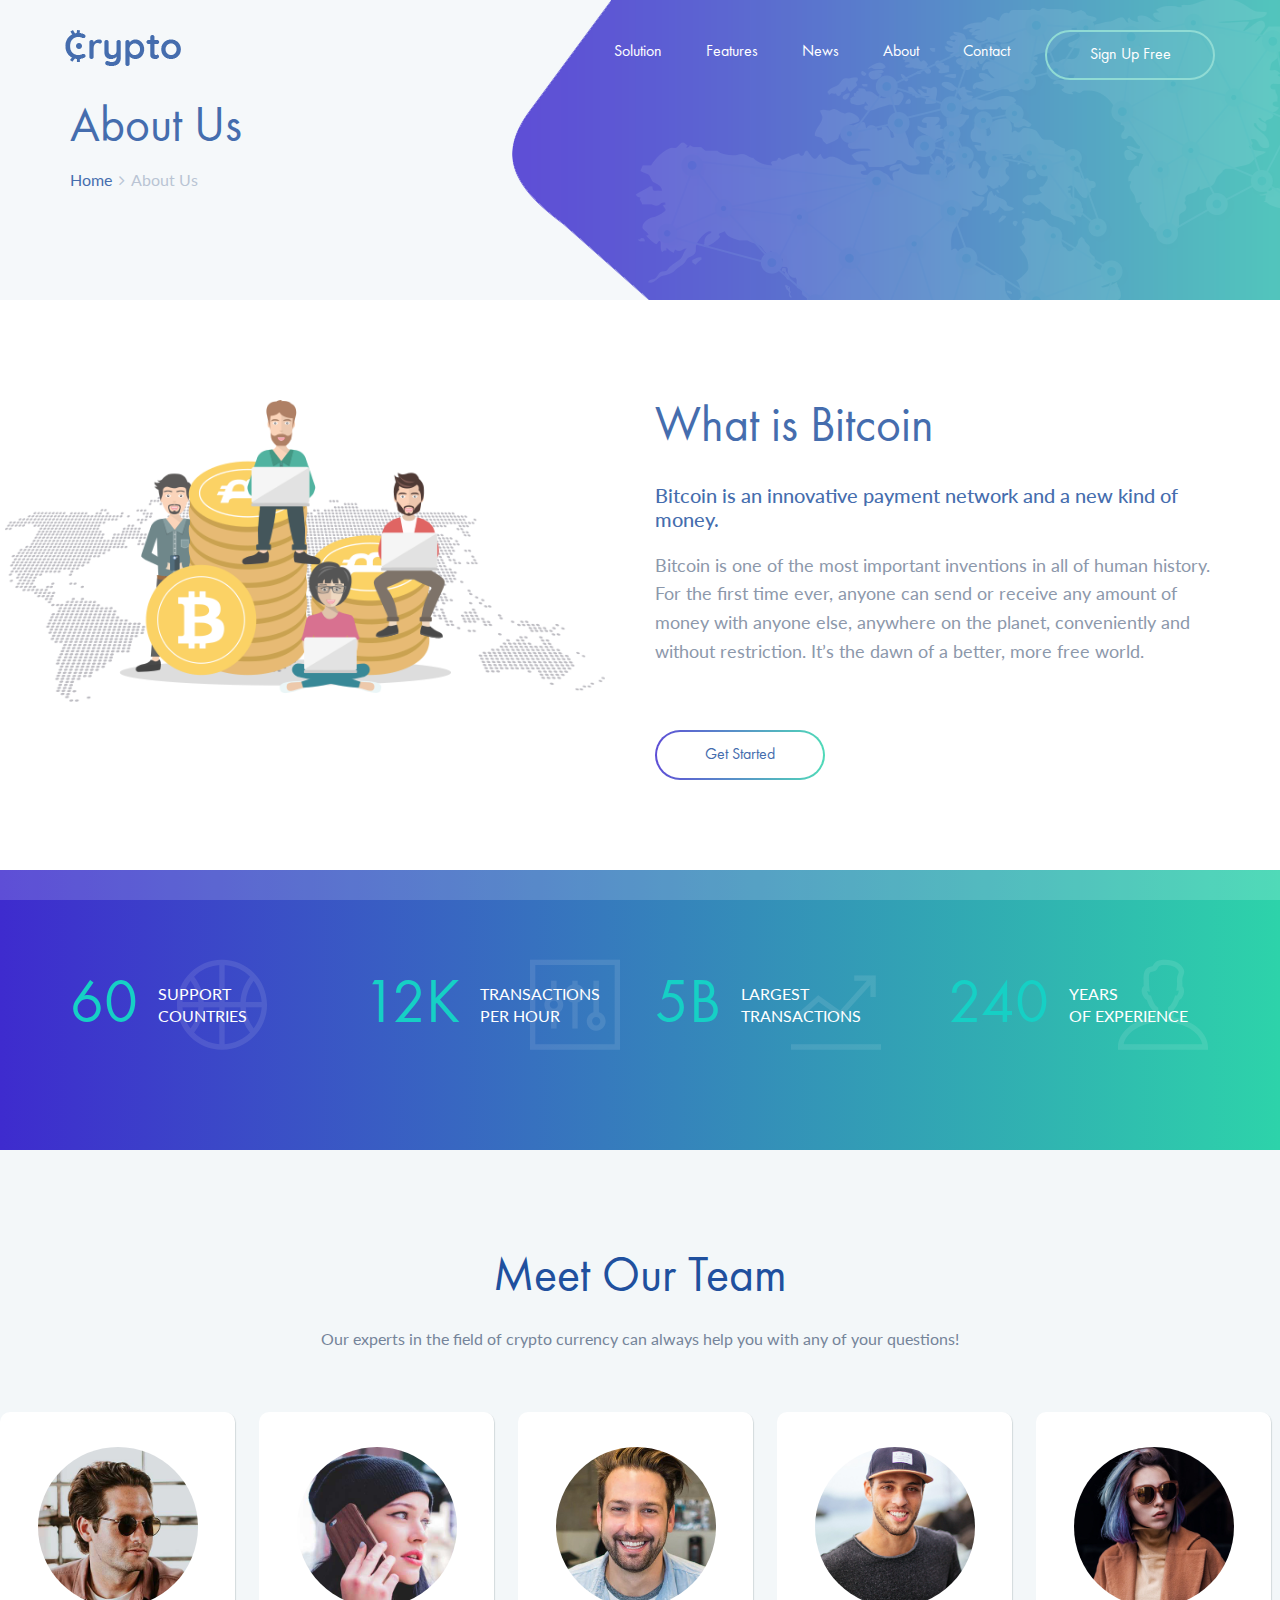
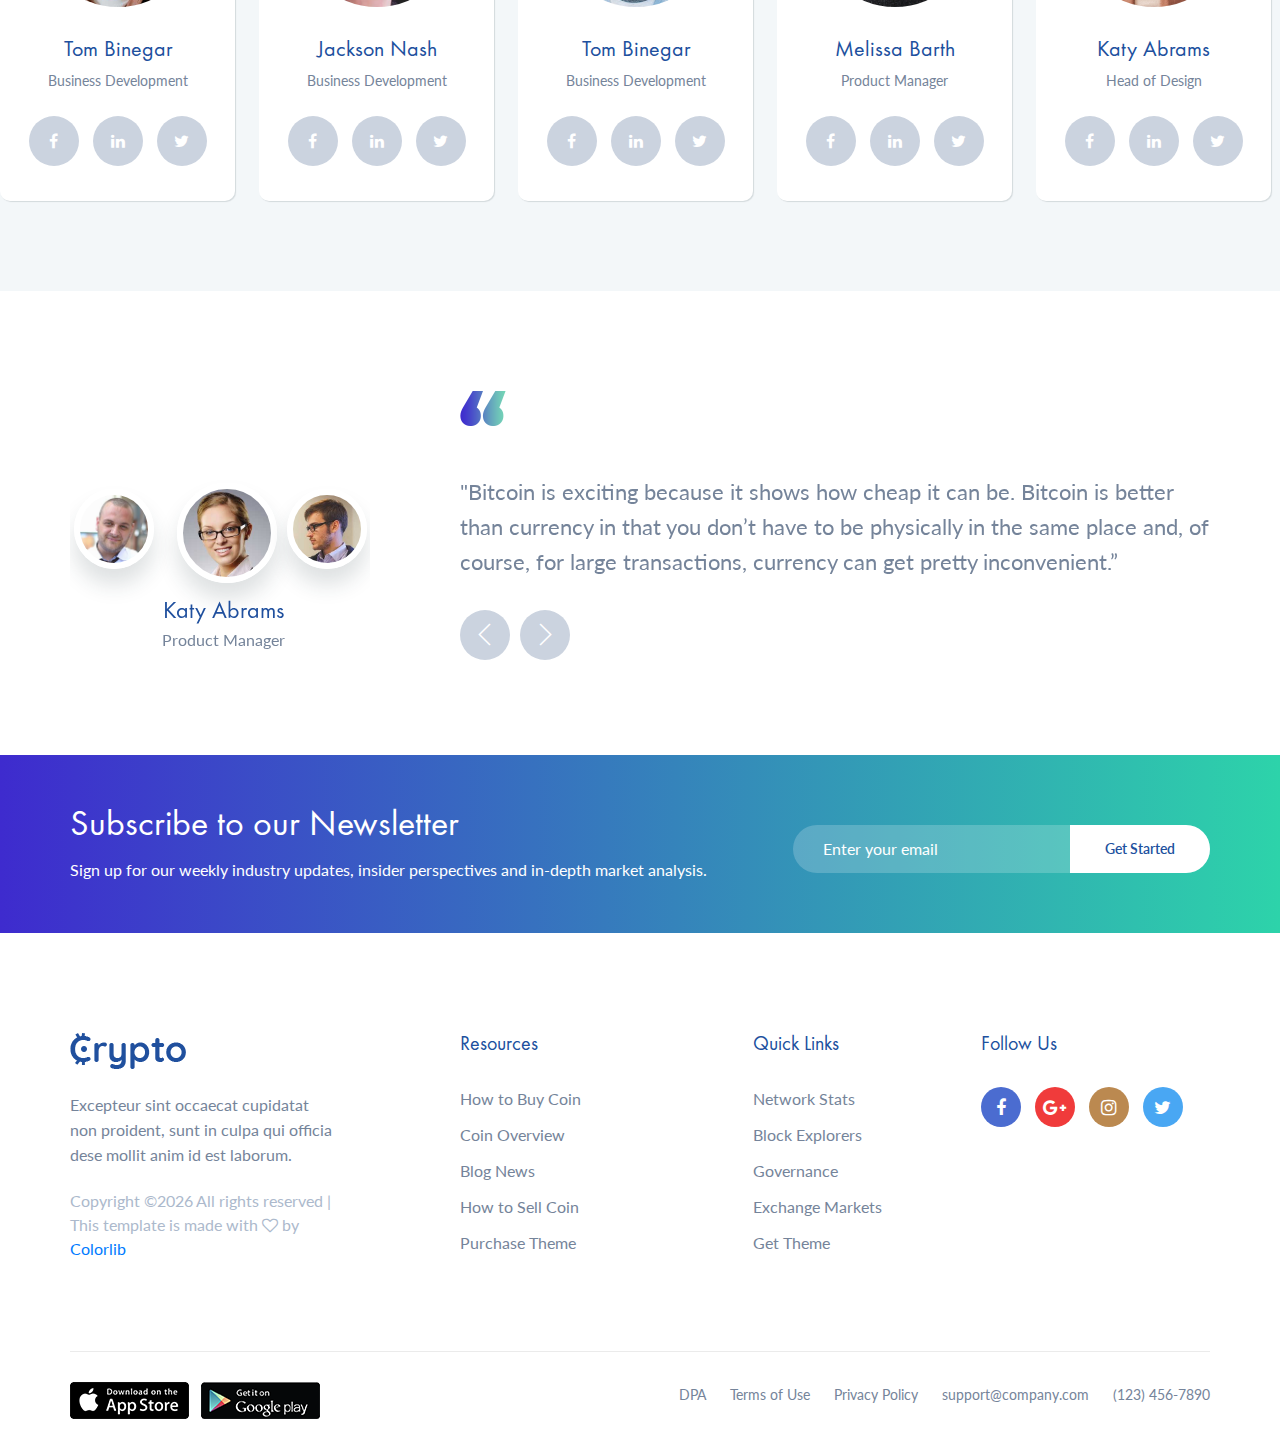
==== about.html @ 870c009e "updt" ====
<!DOCTYPE html>
<html lang="en">
<head>
	<title>Cryptocurrency - Landing Page Template</title>
	<meta charset="UTF-8">
	<meta name="description" content="Cryptocurrency Landing Page Template">
	<meta name="keywords" content="cryptocurrency, unica, creative, html">
	<meta name="viewport" content="width=device-width, initial-scale=1.0">
	<!-- Favicon -->
	<link href="img/favicon.ico" rel="shortcut icon"/>

	<!-- Google Fonts -->
	<link href="https://fonts.googleapis.com/css?family=Lato" rel="stylesheet">

	<!-- Stylesheets -->
	<link rel="stylesheet" href="css/bootstrap.min.css"/>
	<link rel="stylesheet" href="css/font-awesome.min.css"/>
	<link rel="stylesheet" href="css/themify-icons.css"/>
	<link rel="stylesheet" href="css/owl.carousel.css"/>
	<link rel="stylesheet" href="css/style.css"/>


	<!--[if lt IE 9]>
	  <script src="https://oss.maxcdn.com/html5shiv/3.7.2/html5shiv.min.js"></script>
	  <script src="https://oss.maxcdn.com/respond/1.4.2/respond.min.js"></script>
	<![endif]-->

</head>
<body>
	<!-- Page Preloder -->
	<div id="preloder">
		<div class="loader"></div>
	</div>

	<!-- Header section -->
	<header class="header-section clearfix">
		<div class="container-fluid">
			<a href="index.html" class="site-logo">
				<img src="img/logo.png" alt="">
			</a>
			<div class="responsive-bar"><i class="fa fa-bars"></i></div>
			<a href="" class="user"><i class="fa fa-user"></i></a>
			<a href="" class="site-btn">Sign Up Free</a>
			<nav class="main-menu">
				<ul class="menu-list">
					<li><a href="">Solution</a></li>
					<li><a href="">Features</a></li>
					<li><a href="">News</a></li>
					<li><a href="">About</a></li>
					<li><a href="">Contact</a></li>
				</ul>
			</nav>
		</div>
	</header>
	<!-- Header section end -->


	<!-- Page info section -->
	<section class="page-info-section">
		<div class="container">
			<h2>About Us</h2>
			<div class="site-beradcamb">
				<a href="">Home</a>
				<span><i class="fa fa-angle-right"></i> About Us</span>
			</div>
		</div>
	</section>
	<!-- Page info end -->


	<!-- About section -->
	<section class="about-section spad">
		<div class="container">
			<div class="row">
				<div class="col-lg-6 offset-lg-6 about-text">
					<h2>What is Bitcoin</h2>
					<h5>Bitcoin is an innovative payment network and a new kind of money.</h5>
					<p>Bitcoin is one of the most important inventions in all of human history. For the first time ever, anyone can send or receive any amount of money with anyone else, anywhere on the planet, conveniently and without restriction. It’s the dawn of a better, more free world.</p>
					<a href="" class="site-btn sb-gradients sbg-line mt-5">Get Started</a>
				</div>
			</div>
			<div class="about-img">
				<img src="img/about-img.png" alt="">
			</div>
		</div>
	</section>
	<!-- About section end -->


	<!-- Fact section -->
	<section class="fact-section gradient-bg">
		<div class="container">
			<div class="row">
				<div class="col-sm-6 col-md-6 col-lg-3">
					<div class="fact">
						<h2>60</h2>
						<p>Support <br> Countries</p>
						<i class="ti-basketball"></i>
					</div>
				</div>
				<div class="col-sm-6 col-md-6 col-lg-3">
					<div class="fact">
						<h2>12K</h2>
						<p>Transactions  <br> per hour</p>
						<i class="ti-panel"></i>
					</div>
				</div>
				<div class="col-sm-6 col-md-6 col-lg-3">
					<div class="fact">
						<h2>5B</h2>
						<p>Largest <br> Transactions</p>
						<i class="ti-stats-up"></i>
					</div>
				</div>
				<div class="col-sm-6 col-md-6 col-lg-3">
					<div class="fact">
						<h2>240</h2>
						<p>Years <br> of Experience</p>
						<i class="ti-user"></i>
					</div>
				</div>
			</div>
		</div>
	</section>
	<!-- Fact section end -->


	<!-- Team section -->
	<section class="team-section spad">
		<div class="container">
			<div class="section-title text-center">
				<h2>Meet Our Team</h2>
				<p>Our experts in the field of crypto currency can always help you with any of your questions!</p>
			</div>
		</div>
		<div class="team-members clearfix">
			<!-- Team member -->
			<div class="member">
				<div class="member-text">
					<div class="member-img set-bg" data-setbg="img/member/1.jpg"></div>
					<h2>Tom Binegar</h2>
					<span>Business Development</span>
				</div>
				<div class="member-social">
					<a href=""><i class="fa fa-facebook"></i></a>
					<a href=""><i class="fa fa-linkedin"></i></a>
					<a href=""><i class="fa fa-twitter"></i></a>
				</div>
				<div class="member-info">
					<div class="member-img mf set-bg" data-setbg="img/member/1.jpg"></div>
					<div class="member-meta">
						<h2>Tom Binegar</h2>
						<span>Marketing Director</span>
					</div>
					<p>Jackson Nash is a full-time faculty member of the Marketing and Behavioural Science Division at the Sauder School of Business at UBC. He leads the Entrepreneurship Group, in the undergraduate and graduate programs, teaching actively in both of these.</p>
				</div>
			</div>
			<!-- Team member -->
			<div class="member">
				<div class="member-text">
					<div class="member-img set-bg" data-setbg="img/member/2.jpg"></div>
					<h2>Jackson Nash</h2>
					<span>Business Development</span>
				</div>
				<div class="member-social">
					<a href=""><i class="fa fa-facebook"></i></a>
					<a href=""><i class="fa fa-linkedin"></i></a>
					<a href=""><i class="fa fa-twitter"></i></a>
				</div>
				<div class="member-info">
					<div class="member-img mf set-bg" data-setbg="img/member/2.jpg"></div>
					<div class="member-meta">
						<h2>Jackson Nash</h2>
						<span>Marketing Director</span>
					</div>
					<p>Jackson Nash is a full-time faculty member of the Marketing and Behavioural Science Division at the Sauder School of Business at UBC. He leads the Entrepreneurship Group, in the undergraduate and graduate programs, teaching actively in both of these.</p>
				</div>
			</div>
			<!-- Team member -->
			<div class="member">
				<div class="member-text">
					<div class="member-img set-bg" data-setbg="img/member/3.jpg"></div>
					<h2>Tom Binegar</h2>
					<span>Business Development</span>
				</div>
				<div class="member-social">
					<a href=""><i class="fa fa-facebook"></i></a>
					<a href=""><i class="fa fa-linkedin"></i></a>
					<a href=""><i class="fa fa-twitter"></i></a>
				</div>
				<div class="member-info">
					<div class="member-img mf set-bg" data-setbg="img/member/3.jpg"></div>
					<div class="member-meta">
						<h2>Aaron Ballance</h2>
						<span>Ceo Bitcoin</span>
					</div>
					<p>Jackson Nash is a full-time faculty member of the Marketing and Behavioural Science Division at the Sauder School of Business at UBC. He leads the Entrepreneurship Group, in the undergraduate and graduate programs, teaching actively in both of these.</p>
				</div>
			</div>
			<!-- Team member -->
			<div class="member">
				<div class="member-text">
					<div class="member-img set-bg" data-setbg="img/member/4.jpg"></div>
					<h2>Melissa Barth</h2>
					<span>Product Manager</span>
				</div>
				<div class="member-social">
					<a href=""><i class="fa fa-facebook"></i></a>
					<a href=""><i class="fa fa-linkedin"></i></a>
					<a href=""><i class="fa fa-twitter"></i></a>
				</div>
				<div class="member-info">
					<div class="member-img mf set-bg" data-setbg="img/member/4.jpg"></div>
					<div class="member-meta">
						<h2>Melissa Barth</h2>
						<span>Product Manager</span>
					</div>
					<p>Jackson Nash is a full-time faculty member of the Marketing and Behavioural Science Division at the Sauder School of Business at UBC. He leads the Entrepreneurship Group, in the undergraduate and graduate programs, teaching actively in both of these.</p>
				</div>
			</div>
			<!-- Team member -->
			<div class="member">
				<div class="member-text">
					<div class="member-img set-bg" data-setbg="img/member/5.jpg"></div>
					<h2>Katy Abrams</h2>
					<span>Head of Design</span>
				</div>
				<div class="member-social">
					<a href=""><i class="fa fa-facebook"></i></a>
					<a href=""><i class="fa fa-linkedin"></i></a>
					<a href=""><i class="fa fa-twitter"></i></a>
				</div>
				<div class="member-info">
					<div class="member-img mf set-bg" data-setbg="img/member/5.jpg"></div>
					<div class="member-meta">
						<h2>Katy Abrams</h2>
						<span>Head of Design</span>
					</div>
					<p>Jackson Nash is a full-time faculty member of the Marketing and Behavioural Science Division at the Sauder School of Business at UBC. He leads the Entrepreneurship Group, in the undergraduate and graduate programs, teaching actively in both of these.</p>
				</div>
			</div>
		</div>
	</section>
	<!-- Team section -->


	<!-- Review section -->
	<section class="review-section spad">
		<div class="container">
			<div class="row">
				<div class="col-lg-8 push-8">
					<img src="img/quote.png" alt="" class="quote mb-5">
					<div class="review-text-slider owl-carousel">
						<div class="review-text">
							<p>"Bitcoin is exciting because it shows how cheap it can be. Bitcoin is better than currency in that you don’t have to be physically in the same place and, of course, for large transactions, currency can get pretty inconvenient.”</p>
						</div>
						<div class="review-text">
							<p>"Bitcoin is exciting because it shows how cheap it can be. Bitcoin is better than currency in that you don’t have to be physically in the same place and, of course, for large transactions, currency can get pretty inconvenient.”</p>
						</div>
						<div class="review-text">
							<p>"Bitcoin is exciting because it shows how cheap it can be. Bitcoin is better than currency in that you don’t have to be physically in the same place and, of course, for large transactions, currency can get pretty inconvenient.”</p>
						</div>
					</div>
				</div>
				<div class="col-lg-4 pr-0 pull-3">
					<div class="review-meta-slider owl-carousel pt-5">
						<div class="author-meta">
							<div class="author-avatar set-bg" data-setbg="img/review/1.jpg"></div>
							<div class="author-name">
								<h4>Aaron Ballance</h4>
								<p>Ceo Bitcoin</p>
							</div>
						</div>
						<div class="author-meta">
							<div class="author-avatar set-bg" data-setbg="img/review/2.jpg"></div>
							<div class="author-name">
								<h4>Jackson Nash</h4>
								<p>Head of Design</p>
							</div>
						</div>
						<div class="author-meta">
							<div class="author-avatar set-bg" data-setbg="img/review/3.jpg"></div>
							<div class="author-name">
								<h4>Katy Abrams</h4>
								<p>Product Manager</p>
							</div>
						</div>
					</div>
				</div>
			</div>
		</div>
	</section>
	<!-- Review section end -->


	<!-- Newsletter section -->
	<section class="newsletter-section gradient-bg">
		<div class="container text-white">
			<div class="row">
				<div class="col-lg-7 newsletter-text">
					<h2>Subscribe to our Newsletter</h2>
					<p>Sign up for our weekly industry updates, insider perspectives and in-depth market analysis.</p>
				</div>
				<div class="col-lg-5 col-md-8 offset-lg-0 offset-md-2">
					<form class="newsletter-form">
						<input type="text" placeholder="Enter your email">
						<button>Get Started</button>
					</form>
				</div>
			</div>
		</div>
	</section>
	<!-- Newsletter section end -->


	<!-- Footer section -->
	<footer class="footer-section">
		<div class="container">
			<div class="row spad">
				<div class="col-md-6 col-lg-3 footer-widget">
					<img src="img/logo.png" class="mb-4" alt="">
					<p>Excepteur sint occaecat cupidatat non proident, sunt in culpa qui officia dese mollit anim id est laborum.</p>
					<span><!-- Link back to Colorlib can't be removed. Template is licensed under CC BY 3.0. -->
Copyright &copy;<script>document.write(new Date().getFullYear());</script> All rights reserved | This template is made with <i class="fa fa-heart-o" aria-hidden="true"></i> by <a href="https://colorlib.com" target="_blank">Colorlib</a>
<!-- Link back to Colorlib can't be removed. Template is licensed under CC BY 3.0. --></span>
				</div>
				<div class="col-md-6 col-lg-2 offset-lg-1 footer-widget">
					<h5 class="widget-title">Resources</h5>
					<ul>
						<li><a href="#">How to Buy Coin</a></li>
						<li><a href="#">Coin Overview</a></li>
						<li><a href="#">Blog News</a></li>
						<li><a href="#">How to Sell Coin</a></li>
						<li><a href="#">Purchase Theme</a></li>
					</ul>
				</div>
				<div class="col-md-6 col-lg-2 offset-lg-1 footer-widget">
					<h5 class="widget-title">Quick Links</h5>
					<ul>
						<li><a href="#">Network Stats</a></li>
						<li><a href="#">Block Explorers</a></li>
						<li><a href="#">Governance</a></li>
						<li><a href="#">Exchange Markets</a></li>
						<li><a href="#">Get Theme</a></li>
					</ul>
				</div>
				<div class="col-md-6 col-lg-3 footer-widget pl-lg-5 pl-3">
					<h5 class="widget-title">Follow Us</h5>
					<div class="social">
						<a href="" class="facebook"><i class="fa fa-facebook"></i></a>
						<a href="" class="google"><i class="fa fa-google-plus"></i></a>
						<a href="" class="instagram"><i class="fa fa-instagram"></i></a>
						<a href="" class="twitter"><i class="fa fa-twitter"></i></a>
					</div>
				</div>
			</div>
			<div class="footer-bottom">
				<div class="row">
					<div class="col-lg-4 store-links text-center text-lg-left pb-3 pb-lg-0">
						<a href=""><img src="img/appstore.png" alt="" class="mr-2"></a>
						<a href=""><img src="img/playstore.png" alt=""></a>
					</div>
					<div class="col-lg-8 text-center text-lg-right">
						<ul class="footer-nav">
							<li><a href="">DPA</a></li>
							<li><a href="">Terms of Use</a></li>
							<li><a href="">Privacy Policy </a></li>
							<li><a href="">support@company.com</a></li>
							<li><a href="">(123) 456-7890</a></li>
						</ul>
					</div>
				</div>
			</div>
		</div>
	</footer>


	<!--====== Javascripts & Jquery ======-->
	<script src="js/jquery-3.2.1.min.js"></script>
	<script src="js/owl.carousel.min.js"></script>
	<script src="js/main.js"></script>
</body>
</html>
---- css/themify-icons.css ----
@font-face {
	font-family: 'themify';
	src:url('../icon-fonts/themify.eot?-fvbane');
	src:url('../icon-fonts/themify.eot?#iefix-fvbane') format('embedded-opentype'),
		url('../icon-fonts/themify.woff?-fvbane') format('woff'),
		url('../icon-fonts/themify.ttf?-fvbane') format('truetype'),
		url('../icon-fonts/themify.svg?-fvbane#themify') format('svg');
	font-weight: normal;
	font-style: normal;
}

[class^="ti-"], [class*=" ti-"] {
	font-family: 'themify';
	speak: none;
	font-style: normal;
	font-weight: normal;
	font-variant: normal;
	text-transform: none;
	line-height: 1;

	/* Better Font Rendering =========== */
	-webkit-font-smoothing: antialiased;
	-moz-osx-font-smoothing: grayscale;
}

.ti-wand:before {
	content: "\e600";
}
.ti-volume:before {
	content: "\e601";
}
.ti-user:before {
	content: "\e602";
}
.ti-unlock:before {
	content: "\e603";
}
.ti-unlink:before {
	content: "\e604";
}
.ti-trash:before {
	content: "\e605";
}
.ti-thought:before {
	content: "\e606";
}
.ti-target:before {
	content: "\e607";
}
.ti-tag:before {
	content: "\e608";
}
.ti-tablet:before {
	content: "\e609";
}
.ti-star:before {
	content: "\e60a";
}
.ti-spray:before {
	content: "\e60b";
}
.ti-signal:before {
	content: "\e60c";
}
.ti-shopping-cart:before {
	content: "\e60d";
}
.ti-shopping-cart-full:before {
	content: "\e60e";
}
.ti-settings:before {
	content: "\e60f";
}
.ti-search:before {
	content: "\e610";
}
.ti-zoom-in:before {
	content: "\e611";
}
.ti-zoom-out:before {
	content: "\e612";
}
.ti-cut:before {
	content: "\e613";
}
.ti-ruler:before {
	content: "\e614";
}
.ti-ruler-pencil:before {
	content: "\e615";
}
.ti-ruler-alt:before {
	content: "\e616";
}
.ti-bookmark:before {
	content: "\e617";
}
.ti-bookmark-alt:before {
	content: "\e618";
}
.ti-reload:before {
	content: "\e619";
}
.ti-plus:before {
	content: "\e61a";
}
.ti-pin:before {
	content: "\e61b";
}
.ti-pencil:before {
	content: "\e61c";
}
.ti-pencil-alt:before {
	content: "\e61d";
}
.ti-paint-roller:before {
	content: "\e61e";
}
.ti-paint-bucket:before {
	content: "\e61f";
}
.ti-na:before {
	content: "\e620";
}
.ti-mobile:before {
	content: "\e621";
}
.ti-minus:before {
	content: "\e622";
}
.ti-medall:before {
	content: "\e623";
}
.ti-medall-alt:before {
	content: "\e624";
}
.ti-marker:before {
	content: "\e625";
}
.ti-marker-alt:before {
	content: "\e626";
}
.ti-arrow-up:before {
	content: "\e627";
}
.ti-arrow-right:before {
	content: "\e628";
}
.ti-arrow-left:before {
	content: "\e629";
}
.ti-arrow-down:before {
	content: "\e62a";
}
.ti-lock:before {
	content: "\e62b";
}
.ti-location-arrow:before {
	content: "\e62c";
}
.ti-link:before {
	content: "\e62d";
}
.ti-layout:before {
	content: "\e62e";
}
.ti-layers:before {
	content: "\e62f";
}
.ti-layers-alt:before {
	content: "\e630";
}
.ti-key:before {
	content: "\e631";
}
.ti-import:before {
	content: "\e632";
}
.ti-image:before {
	content: "\e633";
}
.ti-heart:before {
	content: "\e634";
}
.ti-heart-broken:before {
	content: "\e635";
}
.ti-hand-stop:before {
	content: "\e636";
}
.ti-hand-open:before {
	content: "\e637";
}
.ti-hand-drag:before {
	content: "\e638";
}
.ti-folder:before {
	content: "\e639";
}
.ti-flag:before {
	content: "\e63a";
}
.ti-flag-alt:before {
	content: "\e63b";
}
.ti-flag-alt-2:before {
	content: "\e63c";
}
.ti-eye:before {
	content: "\e63d";
}
.ti-export:before {
	content: "\e63e";
}
.ti-exchange-vertical:before {
	content: "\e63f";
}
.ti-desktop:before {
	content: "\e640";
}
.ti-cup:before {
	content: "\e641";
}
.ti-crown:before {
	content: "\e642";
}
.ti-comments:before {
	content: "\e643";
}
.ti-comment:before {
	content: "\e644";
}
.ti-comment-alt:before {
	content: "\e645";
}
.ti-close:before {
	content: "\e646";
}
.ti-clip:before {
	content: "\e647";
}
.ti-angle-up:before {
	content: "\e648";
}
.ti-angle-right:before {
	content: "\e649";
}
.ti-angle-left:before {
	content: "\e64a";
}
.ti-angle-down:before {
	content: "\e64b";
}
.ti-check:before {
	content: "\e64c";
}
.ti-check-box:before {
	content: "\e64d";
}
.ti-camera:before {
	content: "\e64e";
}
.ti-announcement:before {
	content: "\e64f";
}
.ti-brush:before {
	content: "\e650";
}
.ti-briefcase:before {
	content: "\e651";
}
.ti-bolt:before {
	content: "\e652";
}
.ti-bolt-alt:before {
	content: "\e653";
}
.ti-blackboard:before {
	content: "\e654";
}
.ti-bag:before {
	content: "\e655";
}
.ti-move:before {
	content: "\e656";
}
.ti-arrows-vertical:before {
	content: "\e657";
}
.ti-arrows-horizontal:before {
	content: "\e658";
}
.ti-fullscreen:before {
	content: "\e659";
}
.ti-arrow-top-right:before {
	content: "\e65a";
}
.ti-arrow-top-left:before {
	content: "\e65b";
}
.ti-arrow-circle-up:before {
	content: "\e65c";
}
.ti-arrow-circle-right:before {
	content: "\e65d";
}
.ti-arrow-circle-left:before {
	content: "\e65e";
}
.ti-arrow-circle-down:before {
	content: "\e65f";
}
.ti-angle-double-up:before {
	content: "\e660";
}
.ti-angle-double-right:before {
	content: "\e661";
}
.ti-angle-double-left:before {
	content: "\e662";
}
.ti-angle-double-down:before {
	content: "\e663";
}
.ti-zip:before {
	content: "\e664";
}
.ti-world:before {
	content: "\e665";
}
.ti-wheelchair:before {
	content: "\e666";
}
.ti-view-list:before {
	content: "\e667";
}
.ti-view-list-alt:before {
	content: "\e668";
}
.ti-view-grid:before {
	content: "\e669";
}
.ti-uppercase:before {
	content: "\e66a";
}
.ti-upload:before {
	content: "\e66b";
}
.ti-underline:before {
	content: "\e66c";
}
.ti-truck:before {
	content: "\e66d";
}
.ti-timer:before {
	content: "\e66e";
}
.ti-ticket:before {
	content: "\e66f";
}
.ti-thumb-up:before {
	content: "\e670";
}
.ti-thumb-down:before {
	content: "\e671";
}
.ti-text:before {
	content: "\e672";
}
.ti-stats-up:before {
	content: "\e673";
}
.ti-stats-down:before {
	content: "\e674";
}
.ti-split-v:before {
	content: "\e675";
}
.ti-split-h:before {
	content: "\e676";
}
.ti-smallcap:before {
	content: "\e677";
}
.ti-shine:before {
	content: "\e678";
}
.ti-shift-right:before {
	content: "\e679";
}
.ti-shift-left:before {
	content: "\e67a";
}
.ti-shield:before {
	content: "\e67b";
}
.ti-notepad:before {
	content: "\e67c";
}
.ti-server:before {
	content: "\e67d";
}
.ti-quote-right:before {
	content: "\e67e";
}
.ti-quote-left:before {
	content: "\e67f";
}
.ti-pulse:before {
	content: "\e680";
}
.ti-printer:before {
	content: "\e681";
}
.ti-power-off:before {
	content: "\e682";
}
.ti-plug:before {
	content: "\e683";
}
.ti-pie-chart:before {
	content: "\e684";
}
.ti-paragraph:before {
	content: "\e685";
}
.ti-panel:before {
	content: "\e686";
}
.ti-package:before {
	content: "\e687";
}
.ti-music:before {
	content: "\e688";
}
.ti-music-alt:before {
	content: "\e689";
}
.ti-mouse:before {
	content: "\e68a";
}
.ti-mouse-alt:before {
	content: "\e68b";
}
.ti-money:before {
	content: "\e68c";
}
.ti-microphone:before {
	content: "\e68d";
}
.ti-menu:before {
	content: "\e68e";
}
.ti-menu-alt:before {
	content: "\e68f";
}
.ti-map:before {
	content: "\e690";
}
.ti-map-alt:before {
	content: "\e691";
}
.ti-loop:before {
	content: "\e692";
}
.ti-location-pin:before {
	content: "\e693";
}
.ti-list:before {
	content: "\e694";
}
.ti-light-bulb:before {
	content: "\e695";
}
.ti-Italic:before {
	content: "\e696";
}
.ti-info:before {
	content: "\e697";
}
.ti-infinite:before {
	content: "\e698";
}
.ti-id-badge:before {
	content: "\e699";
}
.ti-hummer:before {
	content: "\e69a";
}
.ti-home:before {
	content: "\e69b";
}
.ti-help:before {
	content: "\e69c";
}
.ti-headphone:before {
	content: "\e69d";
}
.ti-harddrives:before {
	content: "\e69e";
}
.ti-harddrive:before {
	content: "\e69f";
}
.ti-gift:before {
	content: "\e6a0";
}
.ti-game:before {
	content: "\e6a1";
}
.ti-filter:before {
	content: "\e6a2";
}
.ti-files:before {
	content: "\e6a3";
}
.ti-file:before {
	content: "\e6a4";
}
.ti-eraser:before {
	content: "\e6a5";
}
.ti-envelope:before {
	content: "\e6a6";
}
.ti-download:before {
	content: "\e6a7";
}
.ti-direction:before {
	content: "\e6a8";
}
.ti-direction-alt:before {
	content: "\e6a9";
}
.ti-dashboard:before {
	content: "\e6aa";
}
.ti-control-stop:before {
	content: "\e6ab";
}
.ti-control-shuffle:before {
	content: "\e6ac";
}
.ti-control-play:before {
	content: "\e6ad";
}
.ti-control-pause:before {
	content: "\e6ae";
}
.ti-control-forward:before {
	content: "\e6af";
}
.ti-control-backward:before {
	content: "\e6b0";
}
.ti-cloud:before {
	content: "\e6b1";
}
.ti-cloud-up:before {
	content: "\e6b2";
}
.ti-cloud-down:before {
	content: "\e6b3";
}
.ti-clipboard:before {
	content: "\e6b4";
}
.ti-car:before {
	content: "\e6b5";
}
.ti-calendar:before {
	content: "\e6b6";
}
.ti-book:before {
	content: "\e6b7";
}
.ti-bell:before {
	content: "\e6b8";
}
.ti-basketball:before {
	content: "\e6b9";
}
.ti-bar-chart:before {
	content: "\e6ba";
}
.ti-bar-chart-alt:before {
	content: "\e6bb";
}
.ti-back-right:before {
	content: "\e6bc";
}
.ti-back-left:before {
	content: "\e6bd";
}
.ti-arrows-corner:before {
	content: "\e6be";
}
.ti-archive:before {
	content: "\e6bf";
}
.ti-anchor:before {
	content: "\e6c0";
}
.ti-align-right:before {
	content: "\e6c1";
}
.ti-align-left:before {
	content: "\e6c2";
}
.ti-align-justify:before {
	content: "\e6c3";
}
.ti-align-center:before {
	content: "\e6c4";
}
.ti-alert:before {
	content: "\e6c5";
}
.ti-alarm-clock:before {
	content: "\e6c6";
}
.ti-agenda:before {
	content: "\e6c7";
}
.ti-write:before {
	content: "\e6c8";
}
.ti-window:before {
	content: "\e6c9";
}
.ti-widgetized:before {
	content: "\e6ca";
}
.ti-widget:before {
	content: "\e6cb";
}
.ti-widget-alt:before {
	content: "\e6cc";
}
.ti-wallet:before {
	content: "\e6cd";
}
.ti-video-clapper:before {
	content: "\e6ce";
}
.ti-video-camera:before {
	content: "\e6cf";
}
.ti-vector:before {
	content: "\e6d0";
}
.ti-themify-logo:before {
	content: "\e6d1";
}
.ti-themify-favicon:before {
	content: "\e6d2";
}
.ti-themify-favicon-alt:before {
	content: "\e6d3";
}
.ti-support:before {
	content: "\e6d4";
}
.ti-stamp:before {
	content: "\e6d5";
}
.ti-split-v-alt:before {
	content: "\e6d6";
}
.ti-slice:before {
	content: "\e6d7";
}
.ti-shortcode:before {
	content: "\e6d8";
}
.ti-shift-right-alt:before {
	content: "\e6d9";
}
.ti-shift-left-alt:before {
	content: "\e6da";
}
.ti-ruler-alt-2:before {
	content: "\e6db";
}
.ti-receipt:before {
	content: "\e6dc";
}
.ti-pin2:before {
	content: "\e6dd";
}
.ti-pin-alt:before {
	content: "\e6de";
}
.ti-pencil-alt2:before {
	content: "\e6df";
}
.ti-palette:before {
	content: "\e6e0";
}
.ti-more:before {
	content: "\e6e1";
}
.ti-more-alt:before {
	content: "\e6e2";
}
.ti-microphone-alt:before {
	content: "\e6e3";
}
.ti-magnet:before {
	content: "\e6e4";
}
.ti-line-double:before {
	content: "\e6e5";
}
.ti-line-dotted:before {
	content: "\e6e6";
}
.ti-line-dashed:before {
	content: "\e6e7";
}
.ti-layout-width-full:before {
	content: "\e6e8";
}
.ti-layout-width-default:before {
	content: "\e6e9";
}
.ti-layout-width-default-alt:before {
	content: "\e6ea";
}
.ti-layout-tab:before {
	content: "\e6eb";
}
.ti-layout-tab-window:before {
	content: "\e6ec";
}
.ti-layout-tab-v:before {
	content: "\e6ed";
}
.ti-layout-tab-min:before {
	content: "\e6ee";
}
.ti-layout-slider:before {
	content: "\e6ef";
}
.ti-layout-slider-alt:before {
	content: "\e6f0";
}
.ti-layout-sidebar-right:before {
	content: "\e6f1";
}
.ti-layout-sidebar-none:before {
	content: "\e6f2";
}
.ti-layout-sidebar-left:before {
	content: "\e6f3";
}
.ti-layout-placeholder:before {
	content: "\e6f4";
}
.ti-layout-menu:before {
	content: "\e6f5";
}
.ti-layout-menu-v:before {
	content: "\e6f6";
}
.ti-layout-menu-separated:before {
	content: "\e6f7";
}
.ti-layout-menu-full:before {
	content: "\e6f8";
}
.ti-layout-media-right-alt:before {
	content: "\e6f9";
}
.ti-layout-media-right:before {
	content: "\e6fa";
}
.ti-layout-media-overlay:before {
	content: "\e6fb";
}
.ti-layout-media-overlay-alt:before {
	content: "\e6fc";
}
.ti-layout-media-overlay-alt-2:before {
	content: "\e6fd";
}
.ti-layout-media-left-alt:before {
	content: "\e6fe";
}
.ti-layout-media-left:before {
	content: "\e6ff";
}
.ti-layout-media-center-alt:before {
	content: "\e700";
}
.ti-layout-media-center:before {
	content: "\e701";
}
.ti-layout-list-thumb:before {
	content: "\e702";
}
.ti-layout-list-thumb-alt:before {
	content: "\e703";
}
.ti-layout-list-post:before {
	content: "\e704";
}
.ti-layout-list-large-image:before {
	content: "\e705";
}
.ti-layout-line-solid:before {
	content: "\e706";
}
.ti-layout-grid4:before {
	content: "\e707";
}
.ti-layout-grid3:before {
	content: "\e708";
}
.ti-layout-grid2:before {
	content: "\e709";
}
.ti-layout-grid2-thumb:before {
	content: "\e70a";
}
.ti-layout-cta-right:before {
	content: "\e70b";
}
.ti-layout-cta-left:before {
	content: "\e70c";
}
.ti-layout-cta-center:before {
	content: "\e70d";
}
.ti-layout-cta-btn-right:before {
	content: "\e70e";
}
.ti-layout-cta-btn-left:before {
	content: "\e70f";
}
.ti-layout-column4:before {
	content: "\e710";
}
.ti-layout-column3:before {
	content: "\e711";
}
.ti-layout-column2:before {
	content: "\e712";
}
.ti-layout-accordion-separated:before {
	content: "\e713";
}
.ti-layout-accordion-merged:before {
	content: "\e714";
}
.ti-layout-accordion-list:before {
	content: "\e715";
}
.ti-ink-pen:before {
	content: "\e716";
}
.ti-info-alt:before {
	content: "\e717";
}
.ti-help-alt:before {
	content: "\e718";
}
.ti-headphone-alt:before {
	content: "\e719";
}
.ti-hand-point-up:before {
	content: "\e71a";
}
.ti-hand-point-right:before {
	content: "\e71b";
}
.ti-hand-point-left:before {
	content: "\e71c";
}
.ti-hand-point-down:before {
	content: "\e71d";
}
.ti-gallery:before {
	content: "\e71e";
}
.ti-face-smile:before {
	content: "\e71f";
}
.ti-face-sad:before {
	content: "\e720";
}
.ti-credit-card:before {
	content: "\e721";
}
.ti-control-skip-forward:before {
	content: "\e722";
}
.ti-control-skip-backward:before {
	content: "\e723";
}
.ti-control-record:before {
	content: "\e724";
}
.ti-control-eject:before {
	content: "\e725";
}
.ti-comments-smiley:before {
	content: "\e726";
}
.ti-brush-alt:before {
	content: "\e727";
}
.ti-youtube:before {
	content: "\e728";
}
.ti-vimeo:before {
	content: "\e729";
}
.ti-twitter:before {
	content: "\e72a";
}
.ti-time:before {
	content: "\e72b";
}
.ti-tumblr:before {
	content: "\e72c";
}
.ti-skype:before {
	content: "\e72d";
}
.ti-share:before {
	content: "\e72e";
}
.ti-share-alt:before {
	content: "\e72f";
}
.ti-rocket:before {
	content: "\e730";
}
.ti-pinterest:before {
	content: "\e731";
}
.ti-new-window:before {
	content: "\e732";
}
.ti-microsoft:before {
	content: "\e733";
}
.ti-list-ol:before {
	content: "\e734";
}
.ti-linkedin:before {
	content: "\e735";
}
.ti-layout-sidebar-2:before {
	content: "\e736";
}
.ti-layout-grid4-alt:before {
	content: "\e737";
}
.ti-layout-grid3-alt:before {
	content: "\e738";
}
.ti-layout-grid2-alt:before {
	content: "\e739";
}
.ti-layout-column4-alt:before {
	content: "\e73a";
}
.ti-layout-column3-alt:before {
	content: "\e73b";
}
.ti-layout-column2-alt:before {
	content: "\e73c";
}
.ti-instagram:before {
	content: "\e73d";
}
.ti-google:before {
	content: "\e73e";
}
.ti-github:before {
	content: "\e73f";
}
.ti-flickr:before {
	content: "\e740";
}
.ti-facebook:before {
	content: "\e741";
}
.ti-dropbox:before {
	content: "\e742";
}
.ti-dribbble:before {
	content: "\e743";
}
.ti-apple:before {
	content: "\e744";
}
.ti-android:before {
	content: "\e745";
}
.ti-save:before {
	content: "\e746";
}
.ti-save-alt:before {
	content: "\e747";
}
.ti-yahoo:before {
	content: "\e748";
}
.ti-wordpress:before {
	content: "\e749";
}
.ti-vimeo-alt:before {
	content: "\e74a";
}
.ti-twitter-alt:before {
	content: "\e74b";
}
.ti-tumblr-alt:before {
	content: "\e74c";
}
.ti-trello:before {
	content: "\e74d";
}
.ti-stack-overflow:before {
	content: "\e74e";
}
.ti-soundcloud:before {
	content: "\e74f";
}
.ti-sharethis:before {
	content: "\e750";
}
.ti-sharethis-alt:before {
	content: "\e751";
}
.ti-reddit:before {
	content: "\e752";
}
.ti-pinterest-alt:before {
	content: "\e753";
}
.ti-microsoft-alt:before {
	content: "\e754";
}
.ti-linux:before {
	content: "\e755";
}
.ti-jsfiddle:before {
	content: "\e756";
}
.ti-joomla:before {
	content: "\e757";
}
.ti-html5:before {
	content: "\e758";
}
.ti-flickr-alt:before {
	content: "\e759";
}
.ti-email:before {
	content: "\e75a";
}
.ti-drupal:before {
	content: "\e75b";
}
.ti-dropbox-alt:before {
	content: "\e75c";
}
.ti-css3:before {
	content: "\e75d";
}
.ti-rss:before {
	content: "\e75e";
}
.ti-rss-alt:before {
	content: "\e75f";
}
---- css/style.css ----
/* =================================
------------------------------------
  Cryptocurrency - Landing Page
  Version: 1.0
 ------------------------------------ 
 ====================================*/



/*----------------------------------------*/
/* Template default CSS
/*----------------------------------------*/

@font-face {
	font-family: 'Futura';
	src: url("../fonts/Futura.woff");
}

html,
body {
	height: 100%;
	font-family: "Lato", sans-serif;
	-webkit-font-smoothing: antialiased;
	font-smoothing: antialiased;
}

h1,
h2,
h3,
h4,
h5,
h6 {
	color: #20509e;
	margin: 0;
	font-weight: 500;
	font-family: "Futura", sans-serif;
}

h1 {
	font-size: 70px;
}

h2 {
	font-size: 48px;
}

h3 {
	font-size: 30px;
}

h4 {
	font-size: 24px;
}

h5 {
	font-size: 20px;
}

h6 {
	font-size: 14px;
}

p {
	font-size: 15.7px;
	color: #75849a;
	line-height: 1.6;
}

img {
	max-width: 100%;
}

input:focus,
select:focus,
button:focus,
textarea:focus {
	outline: none;
}

a:hover,
a:focus {
	text-decoration: none;
	outline: none;
}

ul,
ol {
	padding: 0;
	margin: 0;
}

/*---------------------
	Helper CSS
-----------------------*/

.spad {
	padding-top: 100px;
	padding-bottom: 90px;
}

.section-title {
	margin-bottom: 60px;
}

.section-title h2 {
	margin-bottom: 20px;
}

.section-title p {
	margin-bottom: 0;
}

.set-bg {
	background-repeat: no-repeat;
	background-size: cover;
	background-position: center 0;
}

.text-white h1,
.text-white h2,
.text-white h3,
.text-white h4,
.text-white h5,
.text-white p,
.text-white span,
.text-white li,
.text-white a {
	color: #fff;
}

/*---------------------
	Commom elements
-----------------------*/

/* Buttons */

.site-btn {
	position: relative;
	display: inline-block;
	padding: 15px 30px;
	font-size: 16px;
	font-weight: 500;
	line-height: 16px;
	border-radius: 50px;
	font-family: "Futura", sans-serif;
	min-width: 170px;
	text-align: center;
	border: 2px solid #7ad4cc;
	cursor: pointer;
	color: #fff;
}

.site-btn:hover {
	color: #fff;
}

.site-btn.no-radius {
	border-radius: 2px;
}

.site-btn.sb-full-- {
	display: block;
	width: 100%;
	border-radius: 0;
}

.site-btn.sb-gradients {
	padding: 17px 32px;
	border: none;
	color: #fff;
}

.site-btn.sb-gradients.sbg-line {
	color: #20509e;
	z-index: 1;
}

.site-btn.sb-gradients.sbg-line:after {
	position: absolute;
	content: '';
	width: calc(100% - 4px);
	height: calc(100% - 4px);
	background: #fff;
	top: 2px;
	left: 2px;
	z-index: -1;
	border-radius: 50px;
}

.site-btn.sb-gradients.sbg-line:hover {
	color: #20509e;
}

.gradient-bg,
.site-btn.sb-gradients,
.member-social a:hover,
.single-blog-page .social-share a:hover,
.comment .comment-content .c-btn:hover,
.comment-form label {
	/* FF3.6-15 */
	/* Chrome10-25,Safari5.1-6 */
	background: -webkit-gradient(linear, left top, right top, from(#3e2bce), color-stop(100%, #2dd3aa), color-stop(100%, #2dd3aa), to(#2dd3aa));
	background: -o-linear-gradient(left, #3e2bce 0%, #2dd3aa 100%, #2dd3aa 100%, #2dd3aa 100%);
	background: linear-gradient(to right, #3e2bce 0%, #2dd3aa 100%, #2dd3aa 100%, #2dd3aa 100%);
	/* W3C, IE10+, FF16+, Chrome26+, Opera12+, Safari7+ */
	filter: progid:DXImageTransform.Microsoft.gradient( startColorstr='#3e2bce', endColorstr='#2dd3aa', GradientType=1);
	/* IE6-9 */
}

/* Image Popup */

.img-popup-warp .mfp-content,
.img-popup-warp.mfp-ready.mfp-removing .mfp-content {
	opacity: 0;
	-webkit-transform: scale(0.8);
	-ms-transform: scale(0.8);
	transform: scale(0.8);
	-webkit-transition: all 0.4s;
	-o-transition: all 0.4s;
	transition: all 0.4s;
}

.img-popup-warp.mfp-ready .mfp-content {
	opacity: 1;
	-webkit-transform: scale(1);
	-ms-transform: scale(1);
	transform: scale(1);
}

/* Preloder */

#preloder {
	position: fixed;
	width: 100%;
	height: 100%;
	top: 0;
	left: 0;
	z-index: 999999;
	background: #fff;
}

.loader {
	width: 40px;
	height: 40px;
	position: absolute;
	top: 50%;
	left: 50%;
	margin-top: -13px;
	margin-left: -13px;
	border-radius: 60px;
	animation: loader 0.8s linear infinite;
	-webkit-animation: loader 0.8s linear infinite;
}

@keyframes loader {
	0% {
		-webkit-transform: rotate(0deg);
		        transform: rotate(0deg);
		border: 4px solid #f44336;
		border-left-color: transparent;
	}
	50% {
		-webkit-transform: rotate(180deg);
		        transform: rotate(180deg);
		border: 4px solid #673ab7;
		border-left-color: transparent;
	}
	100% {
		-webkit-transform: rotate(360deg);
		        transform: rotate(360deg);
		border: 4px solid #f44336;
		border-left-color: transparent;
	}
}

@-webkit-keyframes loader {
	0% {
		-webkit-transform: rotate(0deg);
		border: 4px solid #f44336;
		border-left-color: transparent;
	}
	50% {
		-webkit-transform: rotate(180deg);
		border: 4px solid #673ab7;
		border-left-color: transparent;
	}
	100% {
		-webkit-transform: rotate(360deg);
		border: 4px solid #f44336;
		border-left-color: transparent;
	}
}

/*---------------------
	Header section
-----------------------*/

.header-section {
	position: absolute;
	width: 100%;
	top: 0;
	padding: 30px 50px 0;
	z-index: 99;
}

.header-section .site-btn {
	float: right;
	margin-left: 60px;
}

.header-section .responsive-bar,
.header-section .user {
	display: none;
}

.main-menu {
	float: right;
}

.menu-list {
	list-style: none;
}

.menu-list li {
	display: inline;
}

.menu-list li a {
	display: inline-block;
	font-family: "Futura", sans-serif;
	font-size: 16px;
	padding: 10px 5px;
	margin-right: 30px;
	color: #fff;
}

/*---------------------
	Hero Section
-----------------------*/

.hero-section {
	height: 900px;
	padding-top: 260px;
	display: block;
	background-image: url("../img/hero-bg.png");
	background-size: cover;
	background-color: #f3f7f9;
	background-position: right top;
	background-repeat: no-repeat;
	position: relative;
	overflow: hidden;
}

.hero-section .laptop-image {
	width: 685px;
	max-width: none;
	position: relative;
	left: 80px;
}

.hero-text {
	padding-top: 60px;
}

.hero-text h2 {
	font-size: 70px;
	margin-bottom: 35px;
}

.hero-text h2 span {
	color: #16d0c5;
}

.hero-text h4 {
	color: #75849a;
	font-size: 22px;
}

.hero-subscribe-from {
	margin-top: 50px;
	display: block;
}

.hero-subscribe-from input {
	width: 315px;
	border: 1px solid #ebebeb;
	background: #fff;
	height: 48px;
	padding: 0 25px;
	border-radius: 50px;
	font-family: "Futura", sans-serif;
	font-size: 16px;
	margin-right: 8px;
	margin-bottom: 20px;
}

/*---------------------
  About Section
-----------------------*/

.about-section .container {
	position: relative;
}

.about-text h2 {
	font-size: 48px;
	margin-bottom: 25px;
}

.about-text h5 {
	font-family: "Lato", sans-serif;
	margin-bottom: 20px;
}

.about-text p {
	font-size: 18px;
}

.about-img {
	position: absolute;
	top: 0;
	left: -120px;
	width: 662px;
}

/*---------------------
  Feature Section
-----------------------*/

.features-section .container {
	margin-bottom: -45px;
}

.feature {
	margin-bottom: 45px;
}

.feature i {
	font-size: 48px;
	float: left;
	padding-top: 10px;
}

.feature .feature-content {
	padding-left: 70px;
}

.feature .feature-content h4 {
	margin-bottom: 15px;
}

.feature .readmore {
	text-decoration: underline;
	line-height: 1.2;
}

/*---------------------
	Process Section
-----------------------*/

.process:last-child .process-step:after {
	display: none;
}

.process-step {
	position: relative;
	text-align: center;
	padding: 35px;
	margin-top: 30px;
	-webkit-box-shadow: 0 14px 43px rgba(33, 54, 61, 0.15);
	        box-shadow: 0 14px 43px rgba(33, 54, 61, 0.15);
}

.process-step .process-icon {
	height: 55px;
	margin-bottom: 30px;
	padding-top: 5px;
}

.process-step h4 {
	margin-bottom: 15px;
}

.process-step p {
	margin-bottom: 0;
}

.process-step:after {
	position: absolute;
	content: '';
	width: 275px;
	height: 56px;
	top: -40px;
	right: -40%;
	background: url("../img/process-line.png") no-repeat scroll 0 0/cover;
}

/*---------------------
	Fact Section
-----------------------*/

.fact-section {
	padding: 100px 0;
}

.fact {
	display: inline-block;
	position: relative;
}

.fact h2 {
	float: left;
	color: #16d0c5;
	font-size: 60px;
	margin-right: 20px;
}

.fact p {
	float: left;
	padding-top: 14px;
	line-height: 1.4;
	color: #fff;
	text-transform: uppercase;
}

.fact i {
	position: absolute;
	right: -20px;
	top: -10px;
	font-size: 90px;
	color: #fff;
	z-index: 0;
	opacity: 0.1;
}

/*---------------------
	Team Section
-----------------------*/

.team-section {
	background: #f3f7f9;
	overflow: hidden;
}

.team-members {
	margin: 0 -10px;
}

.member {
	background: #fff;
	width: calc(20% - 25px);
	display: inline-block;
	margin: 0 10px;
	text-align: center;
	padding: 50px 10px;
	-webkit-box-shadow: 1px 1px 1px rgba(33, 54, 61, 0.15);
	        box-shadow: 1px 1px 1px rgba(33, 54, 61, 0.15);
	border-radius: 10px;
	position: relative;
}

.member h2 {
	font-size: 22px;
	margin-bottom: 5px;
}

.member span {
	font-size: 14px;
	color: #75849a;
	display: block;
}

.member .member-text {
	-webkit-transition: all 0.4s;
	-o-transition: all 0.4s;
	transition: all 0.4s;
	opacity: 1;
}

.member:hover {
	-webkit-box-shadow: 1px 14px 43px rgba(33, 54, 61, 0.15);
	        box-shadow: 1px 14px 43px rgba(33, 54, 61, 0.15);
}

.member:hover .member-info {
	opacity: 1;
}

.member:hover .member-text {
	opacity: 0;
}

.member-img {
	width: 230px;
	height: 230px;
	display: inline-block;
	border-radius: 50%;
	margin-bottom: 25px;
}

.member-social {
	padding-top: 25px;
	background: #fff;
	position: relative;
	z-index: 2;
}

.member-social a {
	width: 50px;
	height: 50px;
	display: inline-block;
	border-radius: 50%;
	background: #cbd3df;
	color: #fff;
	padding-top: 13px;
	margin: 0 8px;
}

.member-meta {
	padding-left: 85px;
}

.member-info {
	padding: 50px 60px 10px;
	position: absolute;
	width: 100%;
	top: 0;
	left: 0;
	text-align: left;
	opacity: 0;
	-webkit-transition: all 0.4s;
	-o-transition: all 0.4s;
	transition: all 0.4s;
	height: 380px;
	overflow-y: auto;
}

.member-info p {
	display: block;
	padding-top: 25px;
	margin-bottom: 0;
}

.member-img.mf {
	width: 60px;
	height: 60px;
	opacity: 1;
	float: left;
	margin-bottom: 0;
}

/*---------------------
  Review Section
-----------------------*/

.review-meta-slider {
	position: relative;
	width: 300px;
}

.author-meta {
	padding: 50px 0 70px;
	position: relative;
	text-align: center;
}

.author-meta:last-child {
	margin-right: 0;
}

.author-avatar {
	width: 80px;
	height: 80px;
	border: 6px solid #fff;
	border-radius: 50%;
	-webkit-box-shadow: 0px 16px 21px rgba(33, 54, 61, 0.15);
	        box-shadow: 0px 16px 21px rgba(33, 54, 61, 0.15);
	display: inline-block;
}

.author-avatar h4 {
	font-size: 22px;
}

.author-avatar p {
	font-size: 14px;
}

.author-name {
	position: absolute;
	width: 280px;
	left: -50%;
	bottom: -10px;
	margin-left: -50px;
	text-align: center;
	visibility: hidden;
}

.center .author-meta {
	top: -6px;
}

.center .author-name {
	visibility: visible;
}

.center .author-avatar {
	width: 100px;
	height: 100px;
}

.review-text p {
	font-size: 22px;
}

.review-text-slider .owl-nav {
	padding-top: 15px;
}

.review-text-slider .owl-prev,
.review-text-slider .owl-next {
	width: 50px;
	height: 50px;
	display: inline-block;
	background: #cbd3df;
	color: #fff;
	font-size: 24px;
	text-align: center;
	margin-right: 10px;
	border-radius: 50%;
	padding-top: 8px;
}

.pull-3 {
	right: 66.666667%;
}

.push-8 {
	left: 33.333333%;
}

/*---------------------
	Newsletter Section
-----------------------*/

.newsletter-section {
	padding: 50px 0;
}

.newsletter-text h2 {
	font-size: 36px;
	margin-bottom: 10px;
}

.newsletter-text p {
	margin-bottom: 0;
}

.newsletter-form {
	position: relative;
	margin-top: 20px;
	padding-left: 40px;
}

.newsletter-form input {
	width: 100%;
	font-size: 16px;
	padding: 12px 30px;
	border: none;
	border-radius: 50px;
	padding-right: 160px;
	background: rgba(255, 255, 255, 0.2);
	color: #fff;
}

.newsletter-form button {
	position: absolute;
	right: 0;
	top: 0;
	height: 100%;
	border: none;
	border-radius: 0px 50px 50px 0px;
	min-width: 140px;
	background: #fff;
	color: #20509e;
	font-size: 14px;
	font-weight: 600;
	cursor: pointer;
}

.newsletter-form ::-webkit-input-placeholder {
	color: #fff;
}

.newsletter-form :-ms-input-placeholder {
	color: #fff;
}

.newsletter-form ::-ms-input-placeholder {
	color: #fff;
}

.newsletter-form ::placeholder {
	color: #fff;
}

/*---------------------
  Blog Section
-----------------------*/

.blog-section {
	background: #f3f7f9;
}

.blog-thumb {
	margin-bottom: 0;
}

.blog-text {
	background: #fff;
	padding: 30px;
	-webkit-box-shadow: 0px 23px 49px rgba(33, 54, 61, 0.1);
	        box-shadow: 0px 23px 49px rgba(33, 54, 61, 0.1);
}

.blog-text .post-date {
	font-size: 14px;
	font-family: "Futura", sans-serif;
	color: #16d0c5;
	text-transform: uppercase;
	margin-bottom: 15px;
	display: block;
	letter-spacing: 2px;
}

.blog-text .blog-title {
	font-size: 22px;
	margin-bottom: 20px;
}

.blog-text .blog-title a {
	color: #20509e;
}

.blog-text .post-meta a {
	font-size: 13px;
	color: #75849a;
	margin-right: 25px;
}

.blog-text .post-meta a:last-child {
	margin-right: 0;
}

.blog-text .post-meta a span {
	color: #cbd3df;
}

.blog-text .post-meta a i {
	color: #16d0c5;
}

.post-loadmore {
	width: 100%;
	border-radius: 0px;
}

.post-loadmore.site-btn.sb-gradients.sbg-line:after {
	border-radius: 0px;
}

/*---------------------
	Footer Section
-----------------------*/

.footer-widget span {
	color: #acb9cc;
}

.footer-widget p {
	margin-bottom: 20px;
}

.footer-widget .widget-title {
	margin-bottom: 30px;
	font-size: 20px;
}

.footer-widget ul {
	list-style: none;
}

.footer-widget ul a {
	font-size: 16px;
	color: #75849a;
	display: block;
	margin-bottom: 12px;
}

.footer-widget ul li:last-child a {
	margin-bottom: 0;
}

.social a {
	width: 40px;
	height: 40px;
	border-radius: 50%;
	color: #fff;
	display: inline-block;
	margin-right: 10px;
	text-align: center;
	padding-top: 7px;
	font-size: 18px;
}

.social a:last-child {
	margin-right: 0;
}

.social .facebook {
	background: #4b6cd0;
}

.social .google {
	background: #f03b3b;
}

.social .instagram {
	background: #bb8950;
}

.social .twitter {
	background: #49a7f3;
}

.footer-bottom {
	border-top: 1px solid #ebebeb;
	padding: 30px 0;
}

.footer-nav {
	list-style: none;
}

.footer-nav li {
	display: inline-block;
}

.footer-nav li a {
	color: #75849a;
	font-size: 14px;
	margin-left: 20px;
}

/*---------------------
	Other Pages
----------------------
======================*/

.page-info-section {
	height: 300px;
	background-image: url("../img/page-info-bg.png");
	background-size: cover;
	background-color: #f3f7f9;
	background-position: right top;
	background-repeat: no-repeat;
	position: relative;
	overflow: hidden;
	display: block;
	padding-top: 100px;
}

.page-info-section h2 {
	font-size: 48px;
}

.site-beradcamb {
	padding-top: 10px;
}

.site-beradcamb a {
	color: #20509e;
	font-size: 16px;
}

.site-beradcamb span {
	color: #acb9cc;
	font-size: 16px;
}

.site-beradcamb i {
	margin: 0 3px;
}

/*---------------------
  Blog page
-----------------------*/

.blog-page .blog-item {
	margin-bottom: 30px;
}

.blog-page .readmore {
	color: #20509e;
}

.blog-page .readmore i {
	color: #16d0c5;
}

.bi-feature .post-meta {
	margin-bottom: 30px;
}

.bi-feature .blog-text .blog-title {
	font-size: 36px;
}

.widget-area {
	padding: 30px;
	-webkit-box-shadow: 0px 23px 49px rgba(33, 54, 61, 0.15);
	        box-shadow: 0px 23px 49px rgba(33, 54, 61, 0.15);
	margin-bottom: 32px;
}

.widget-area .widget-title {
	margin-bottom: 25px;
}

.widget-area .widget {
	margin-bottom: 20px;
}

.widget-area .widget .widget-title {
	padding-bottom: 30px;
	margin-bottom: 30px;
	border-bottom: 1px solid #ebebeb;
	line-height: 24px;
}

.widget-area .widget ul {
	list-style: none;
}

.widget-area .widget ul a {
	display: inline-block;
	font-size: 16px;
	color: #20509e;
	margin-bottom: 20px;
}

.widget-area .widget ul a:hover {
	color: #16d0c5;
}

.widget-area .widget .popular-posts span {
	color: #16d0c5;
	font-size: 12px;
	display: block;
	margin-bottom: 7px;
	text-transform: uppercase;
}

.widget-area .widget .popular-posts h5 a {
	font-size: 18px;
	color: #20509e;
}

.widget-area .widget .popular-posts h5 a:hover {
	color: #20509e;
}

.widget-area .widget .twitter-widget li {
	margin-bottom: 20px;
}

.widget-area .widget .twitter-widget span {
	color: #16d0c5;
	font-size: 12px;
	display: block;
	text-transform: uppercase;
}

.widget-area .widget .twitter-widget h5 {
	font-size: 18px;
	color: #20509e;
	margin-bottom: 5px;
}

.widget-area .widget .twitter-widget a {
	font-size: 18px;
	color: #1f6ae5;
	display: block;
	margin-bottom: 5px;
}

.widget-area .widget .twitter-widget a:hover {
	color: #1f6ae5;
}

.widget-area .widget-subscribe-from {
	padding-top: 10px;
	display: block;
}

.widget-area .widget-subscribe-from input {
	margin-right: 0;
	margin-bottom: 20px;
	width: 100%;
	background: #f3f7f9;
	border: 1px solid #ebebeb;
	padding: 15px 20px;
	font-size: 14px;
}

.single-blog-page blockquote {
	font-size: 24px;
	color: #20509e;
	padding-left: 25px;
	border-left: 2px solid #16d0c5;
	line-height: normal;
	margin: 40px 0;
	display: block;
}

.single-blog-page blockquote span {
	display: block;
	font-size: 16px;
	color: #16d0c5;
	padding-top: 10px;
}

.single-blog-page .post-tags a {
	display: inline-block;
	font-size: 11px;
	text-transform: uppercase;
	padding: 6px 15px;
	margin-right: 2px;
	margin-top: 5px;
	color: #75849a;
	background: #f3f7f9;
	border: 1px solid #ebebeb;
	margin-right: 5px;
}

.single-blog-page .social-share {
	display: block;
	text-align: right;
}

.single-blog-page .social-share p {
	display: inline-block;
	font-size: 14px;
	margin-right: 10px;
	color: #595959;
}

.single-blog-page .social-share a {
	display: inline-block;
	width: 40px;
	height: 40px;
	margin-left: 8px;
	text-align: center;
	border-radius: 40px;
	background: #f3f7f9;
	color: #75849a;
	padding-top: 9px;
	font-size: 14px;
	-webkit-box-shadow: 0 0 0 1px #ebebeb;
	        box-shadow: 0 0 0 1px #ebebeb;
	-webkit-transition: all 0.4s;
	-o-transition: all 0.4s;
	transition: all 0.4s;
}

.single-blog-page .social-share a:hover {
	color: #fff;
}

.releted-posts {
	padding-top: 50px;
	margin-top: 25px;
	border-top: 1px solid #ebebeb;
}

.releted-posts .blog-item {
	padding-top: 25px;
}

.releted-posts .blog-text {
	-webkit-box-shadow: 0 0 0 1px #ebebeb;
	        box-shadow: 0 0 0 1px #ebebeb;
	padding: 28px 28px 20px;
}

.releted-posts .blog-text .blog-title {
	font-size: 22px;
}

.releted-posts .post-meta {
	margin-bottom: 0;
}

.comment-area {
	padding-top: 50px;
}

.comment-list {
	padding-top: 40px;
	margin-top: 25px;
	border-top: 1px solid #ebebeb;
	list-style: none;
}

.comment-list .replay-comment-list {
	list-style: none;
	margin-left: 14%;
}

.comment {
	margin-bottom: 40px;
}

.comment .comment-avator {
	float: left;
	width: 70px;
	height: 70px;
	border-radius: 50%;
}

.comment .comment-content {
	padding-left: 100px;
}

.comment .comment-content h5 {
	font-size: 18px;
	margin-bottom: 10px;
}

.comment .comment-content h5 span {
	font-size: 12px;
	color: #acb9cc;
	font-family: "Lato", sans-serif;
}

.comment .comment-content p {
	margin-bottom: 0;
}

.comment .comment-content .c-btn {
	font-family: "Futura", sans-serif;
	display: inline-block;
	font-size: 14px;
	border: 1px solid #ebebeb;
	background: #f3f7f9;
	color: #20509e;
	padding: 4px 25px;
	border-radius: 2px;
	margin-right: 5px;
	margin-top: 20px;
}

.comment .comment-content .c-btn:hover {
	color: #fff;
}

.comment-form .form-group {
	position: relative;
	padding: 1px;
	margin-bottom: 20px;
}

.comment-form input,
.comment-form textarea {
	width: 100%;
	padding: 11px 20px;
	border: none;
	border: 1px solid #e5e5e5;
	position: relative;
	z-index: 1;
	-webkit-transition: all 0.3s ease;
	-o-transition: all 0.3s ease;
	transition: all 0.3s ease;
}

.comment-form input:focus,
.comment-form textarea:focus {
	border-color: transparent;
}

.comment-form input:focus+label,
.comment-form textarea:focus+label {
	opacity: 1;
}

.comment-form label {
	position: absolute;
	width: 100%;
	height: 100%;
	left: 0;
	top: 0;
	display: block;
	opacity: 0;
	-webkit-transition: all 0.3s ease;
	-o-transition: all 0.3s ease;
	transition: all 0.3s ease;
}

.comment-form textarea {
	height: 115px;
	display: -ms-grid;
	display: grid;
}

/*---------------------
	Contact page
-----------------------*/

.contact-form {
	padding-right: 35px;
}

.contact-form h5 {
	font-size: 16px;
	font-family: "Lato", sans-serif;
}

.contact-form h5 span {
	color: #16d0c5;
}

.contact-form .form-group {
	position: relative;
	margin-bottom: 20px;
}

.contact-form .form-group span {
	position: absolute;
	right: 0;
	top: 10px;
	font-size: 16px;
	color: #7bc063;
	opacity: 0;
	-webkit-transition: all 0.3s;
	-o-transition: all 0.3s;
	transition: all 0.3s;
}

.contact-form .form-group span.active {
	opacity: 1;
}

.contact-form .check-form {
	padding-right: 20px;
}

.contact-form input,
.contact-form textarea {
	width: 100%;
	height: 50px;
	border: none;
	border-bottom: 1px solid #ebebeb;
	font-size: 16px;
	padding-bottom: 10px;
	color: #20509e;
}

.contact-form input:focus,
.contact-form textarea:focus {
	border-color: #20509e;
}

.contact-form textarea {
	padding-bottom: 10px;
	padding-top: 10px;
	height: 115px;
}

.contact-form .contact-type .ct-label {
	display: inline-block;
	position: relative;
	padding-left: 20px;
	margin-bottom: 12px;
	margin-right: 40px;
	cursor: pointer;
	font-size: 16px;
	color: #acb9cc;
	-webkit-user-select: none;
	-moz-user-select: none;
	-ms-user-select: none;
	user-select: none;
}

.contact-form .contact-type .ct-label input {
	position: absolute;
	opacity: 0;
	cursor: pointer;
}

.contact-form .contact-type .ct-label input:checked~.checkmark:after {
	content: '\f111';
	color: #16d0c5;
}

.contact-form .contact-type .ct-label .checkmark {
	position: absolute;
	top: 3px;
	left: 0;
	height: 25px;
	width: 25px;
}

.contact-form .contact-type .ct-label .checkmark:after {
	position: absolute;
	content: "\f10c";
	font-family: 'FontAwesome';
	font-size: 14px;
}

.contact-form .contact-type .ct-label:last-child {
	margin-right: 0;
}

.contact-form ::-webkit-input-placeholder {
	color: #acb9cc;
}

.contact-form :-ms-input-placeholder {
	color: #acb9cc;
}

.contact-form ::-ms-input-placeholder {
	color: #acb9cc;
}

.contact-form ::placeholder {
	color: #acb9cc;
}

.map {
	height: 390px;
	-webkit-box-shadow: 0px 23px 49px rgba(33, 54, 61, 0.15);
	        box-shadow: 0px 23px 49px rgba(33, 54, 61, 0.15);
}

/*------------------
	Responsive
---------------------*/

@media (min-width: 1200px) {
	.container {
		max-width: 1170px;
	}
}

@media (max-width: 1585px) {
	.hero-section .laptop-image {
		left: 0;
	}
}

@media (max-width: 1425px) {
	.header-section .site-btn {
		margin-left: 0;
	}
	.hero-section,
	.page-info-section {
		background-position: right 30% top;
	}
	.hero-section .laptop-image {
		width: auto;
		max-width: 100%;
		top: 70px;
	}
	.about-img {
		left: -50px;
		width: 600px;
	}
}

@media (min-width: 1199px) and (max-width: 1390px) {
	.member {
		padding: 35px 10px;
	}
	.member-img {
		width: 160px;
		height: 160px;
	}
	.member-info {
		padding: 50px 27px 10px;
		height: 275px;
	}
	.member-social a {
		margin: 0 5px;
	}
}

/* Medium screen : 992px. */

@media only screen and (min-width: 992px) and (max-width: 1199px) {
	.menu-list li a {
		margin-right: 15px;
	}
	.hero-section,
	.page-info-section {
		background-position: right 23% top;
	}
	.about-img {
		left: 0px;
		width: 480px;
	}
	.member {
		width: calc(33.333333% - 25px);
		margin-bottom: 30px;
	}
	.team-members {
		text-align: center;
	}
	.fact h2 {
		font-size: 45px;
		margin-right: 10px;
	}
	.fact p {
		padding-top: 7px;
	}
	.fact i {
		font-size: 67px;
	}
}

/* Tablet :768px. */

@media only screen and (min-width: 768px) and (max-width: 991px) {
	.header-section {
		padding: 30px 15px 0;
	}
	.menu-list li a {
		margin-right: 6px;
	}
	.header-section .site-btn {
		margin-left: 10px;
	}
	.hero-section {
		background-position: right 25% top;
		height: 730px;
		padding-top: 160px;
	}
	.page-info-section {
		background-position: right 33% top;
	}
	.page-info-section h2 {
		font-size: 40px;
	}
	.hero-text h2 {
		font-size: 45px;
	}
	.process-step:after {
		width: 154px;
		height: 35px;
		top: -10px;
		right: -44%;
		background-size: contain;
	}
	.about-img {
		position: relative;
		display: block;
		left: 0;
		width: auto;
		margin-top: 50px;
	}
	.member {
		width: calc(33.333333% - 25px);
		margin-bottom: 30px;
		padding: 35px 10px;
	}
	.member-img {
		width: 160px;
		height: 160px;
	}
	.member-info {
		padding: 50px 27px 10px;
		height: 275px;
	}
	.member-social a {
		margin: 0 5px;
	}
	.team-members {
		text-align: center;
	}
	.fact {
		margin-bottom: 30px;
	}
	.pull-3 {
		right: 0;
	}
	.push-8 {
		left: 0;
	}
	.review-section {
		text-align: center;
	}
	.review-text {
		padding: 0 60px;
	}
	.review-text-slider .owl-nav {
		padding-top: 0;
		position: absolute;
		top: 50%;
		margin-top: -45px;
		left: 0;
		width: 100%;
	}
	.review-text-slider .owl-prev {
		float: left;
	}
	.review-text-slider .owl-next {
		float: right;
	}
	.review-meta-slider {
		margin: auto;
	}
	.author-meta {
		padding-top: 0;
	}
	.newsletter-form {
		padding-left: 0;
	}
	.footer-widget {
		margin-bottom: 30px;
	}
	.newsletter-section {
		text-align: center;
	}
}

/* Large Mobile :480px. */

@media only screen and (max-width: 767px) {
	.header-section {
		padding: 30px 0;
		background: #fff;
	}
	.header-section .responsive-bar {
		float: right;
		font-size: 25px;
		display: block;
		cursor: pointer;
	}
	.header-section .user {
		float: right;
		font-size: 25px;
		color: #333;
		margin-right: 20px;
		display: block;
	}
	.main-menu {
		float: none;
		position: absolute;
		width: 100%;
		left: 0;
		top: 100%;
		background: #fff;
		padding: 0 15px;
		display: none;
		-webkit-box-shadow: 0 14px 43px rgba(33, 54, 61, 0.15);
		        box-shadow: 0 14px 43px rgba(33, 54, 61, 0.15);
	}
	.menu-list {
		list-style: none;
	}
	.menu-list li {
		display: block;
		border-top: 1px solid #e1e1e1;
	}
	.menu-list li a {
		display: block;
		padding: 10px 5px;
		margin-right: 0;
		color: #20509e;
	}
	.hero-text h2 {
		font-size: 40px;
	}
	.hero-section {
		height: auto;
		padding-bottom: 100px;
		padding-top: 160px;
		background-position: right 50% top;
	}
	.page-info-section {
		background-position: right 56% top;
		margin-top: 97px;
	}
	.page-info-section h2 {
		font-size: 40px;
	}
	.about-img {
		position: relative;
		display: block;
		left: 0;
		width: auto;
		margin-top: 50px;
	}
	.team-members {
		margin: 0;
		padding: 0 15px;
	}
	.member {
		width: 100%;
		margin-bottom: 30px;
		margin-left: 0;
	}
	.fact {
		margin-bottom: 30px;
	}
	.process-step:after {
		display: none;
	}
	.pull-3 {
		right: 0;
	}
	.push-8 {
		left: 0;
	}
	.review-section {
		text-align: center;
	}
	.review-text {
		padding: 0 60px;
	}
	.review-text-slider .owl-nav {
		padding-top: 0;
		position: absolute;
		top: 50%;
		margin-top: -45px;
		left: 0;
		width: 100%;
	}
	.review-text-slider .owl-prev {
		float: left;
	}
	.review-text-slider .owl-next {
		float: right;
	}
	.review-meta-slider {
		margin: auto;
	}
	.author-meta {
		padding-top: 0;
	}
	.header-section .site-btn {
		display: none;
	}
	.newsletter-form {
		padding-left: 0;
	}
	.newsletter-section {
		text-align: center;
	}
	.review-text p {
		font-size: 20px;
	}
	.blog-item {
		margin-bottom: 30px;
	}
	.footer-widget {
		margin-bottom: 30px;
	}
	.single-blog-page .social-share {
		text-align: left;
		margin-top: 20px;
	}
}

/* small Mobile :320px. */

@media only screen and (max-width: 479px) {
	.review-text {
		padding: 0 45px;
	}
	.review-text p {
		font-size: 18px;
	}
	.newsletter-form input {
		padding-right: 30px;
	}
	.newsletter-form button {
		position: relative;
		padding: 14px;
		border-radius: 50px;
		margin-top: 23px;
	}
	.review-text-slider .owl-prev,
	.review-text-slider .owl-next {
		width: 40px;
		height: 40px;
		font-size: 18px;
	}
	.review-meta-slider {
		width: auto;
	}
	.member-img {
		width: 180px;
		height: 180px;
	}
	.member-info {
		padding: 50px 20px 10px;
		height: 320px;
	}
	.blog-text {
		padding: 15px;
	}
	.comment .comment-avator {
		float: none;
		margin-bottom: 20px;
	}
	.comment .comment-content {
		padding-left: 0;
	}
}
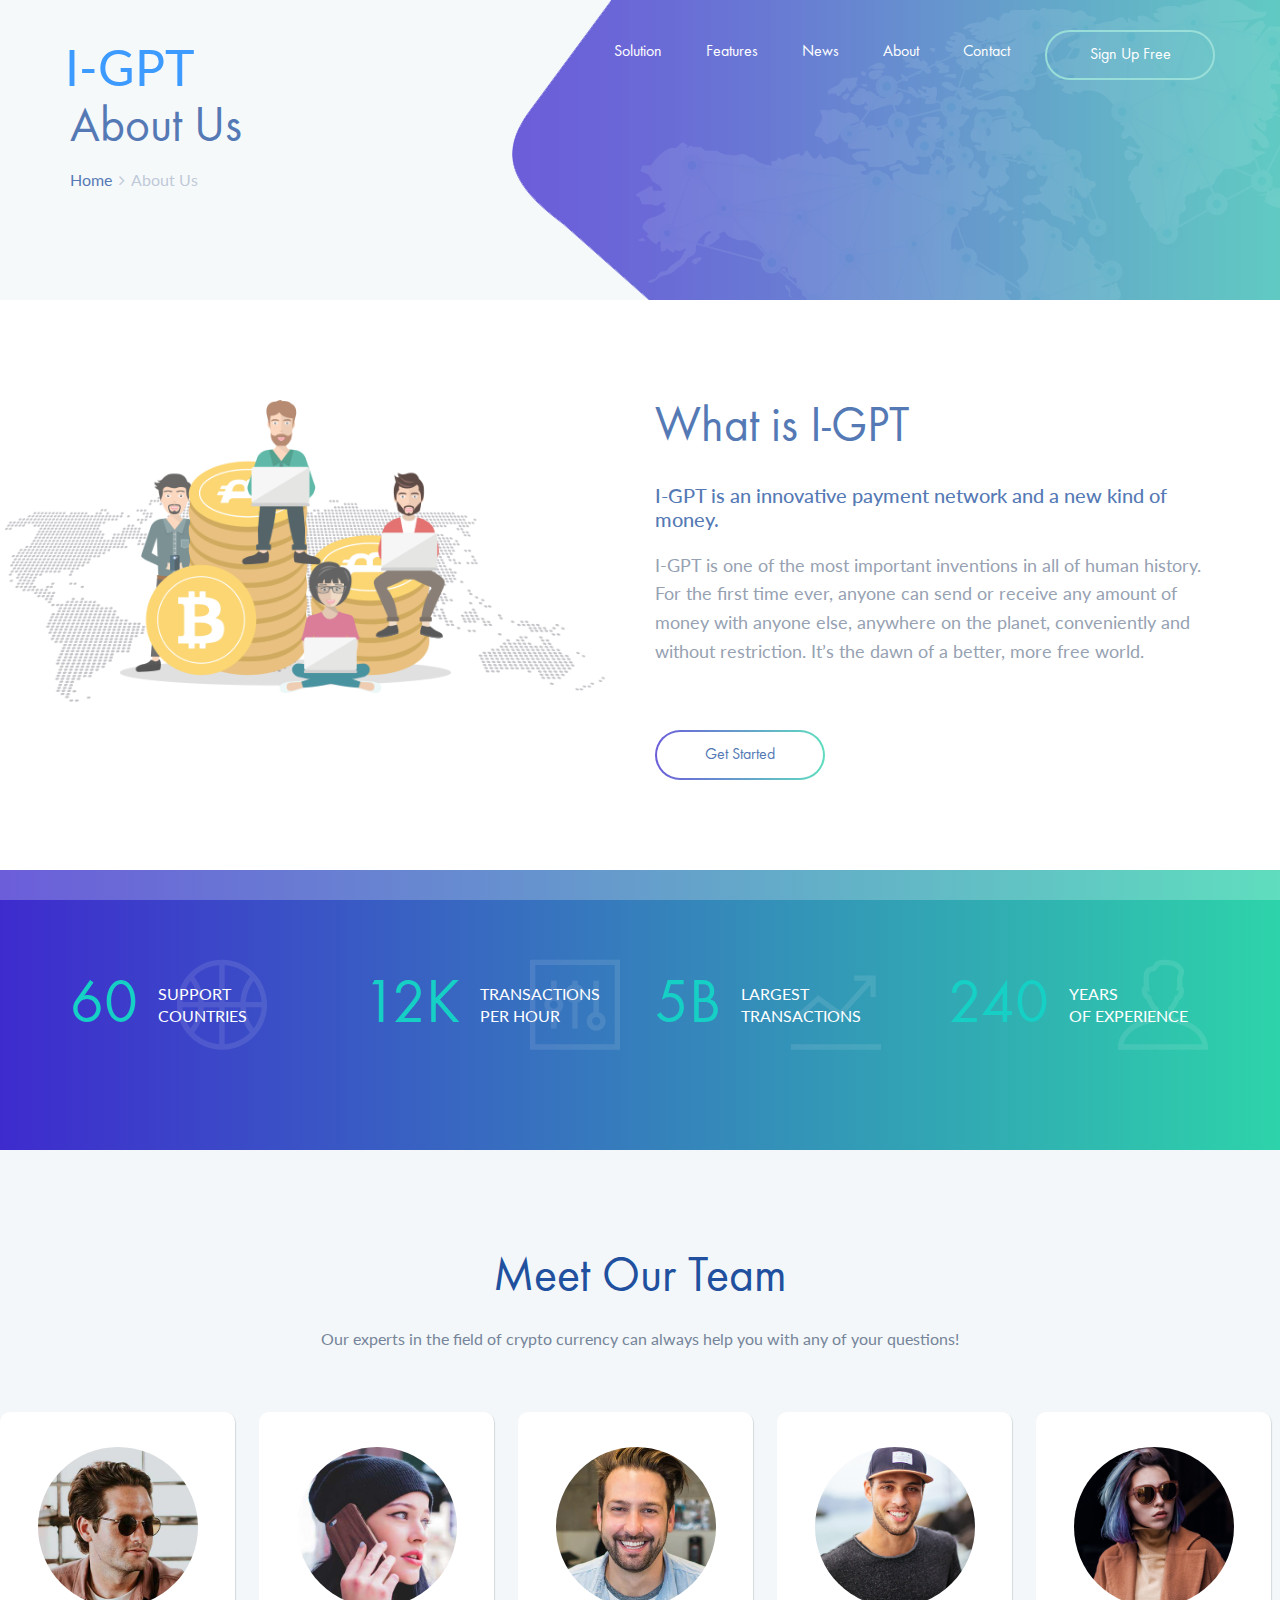
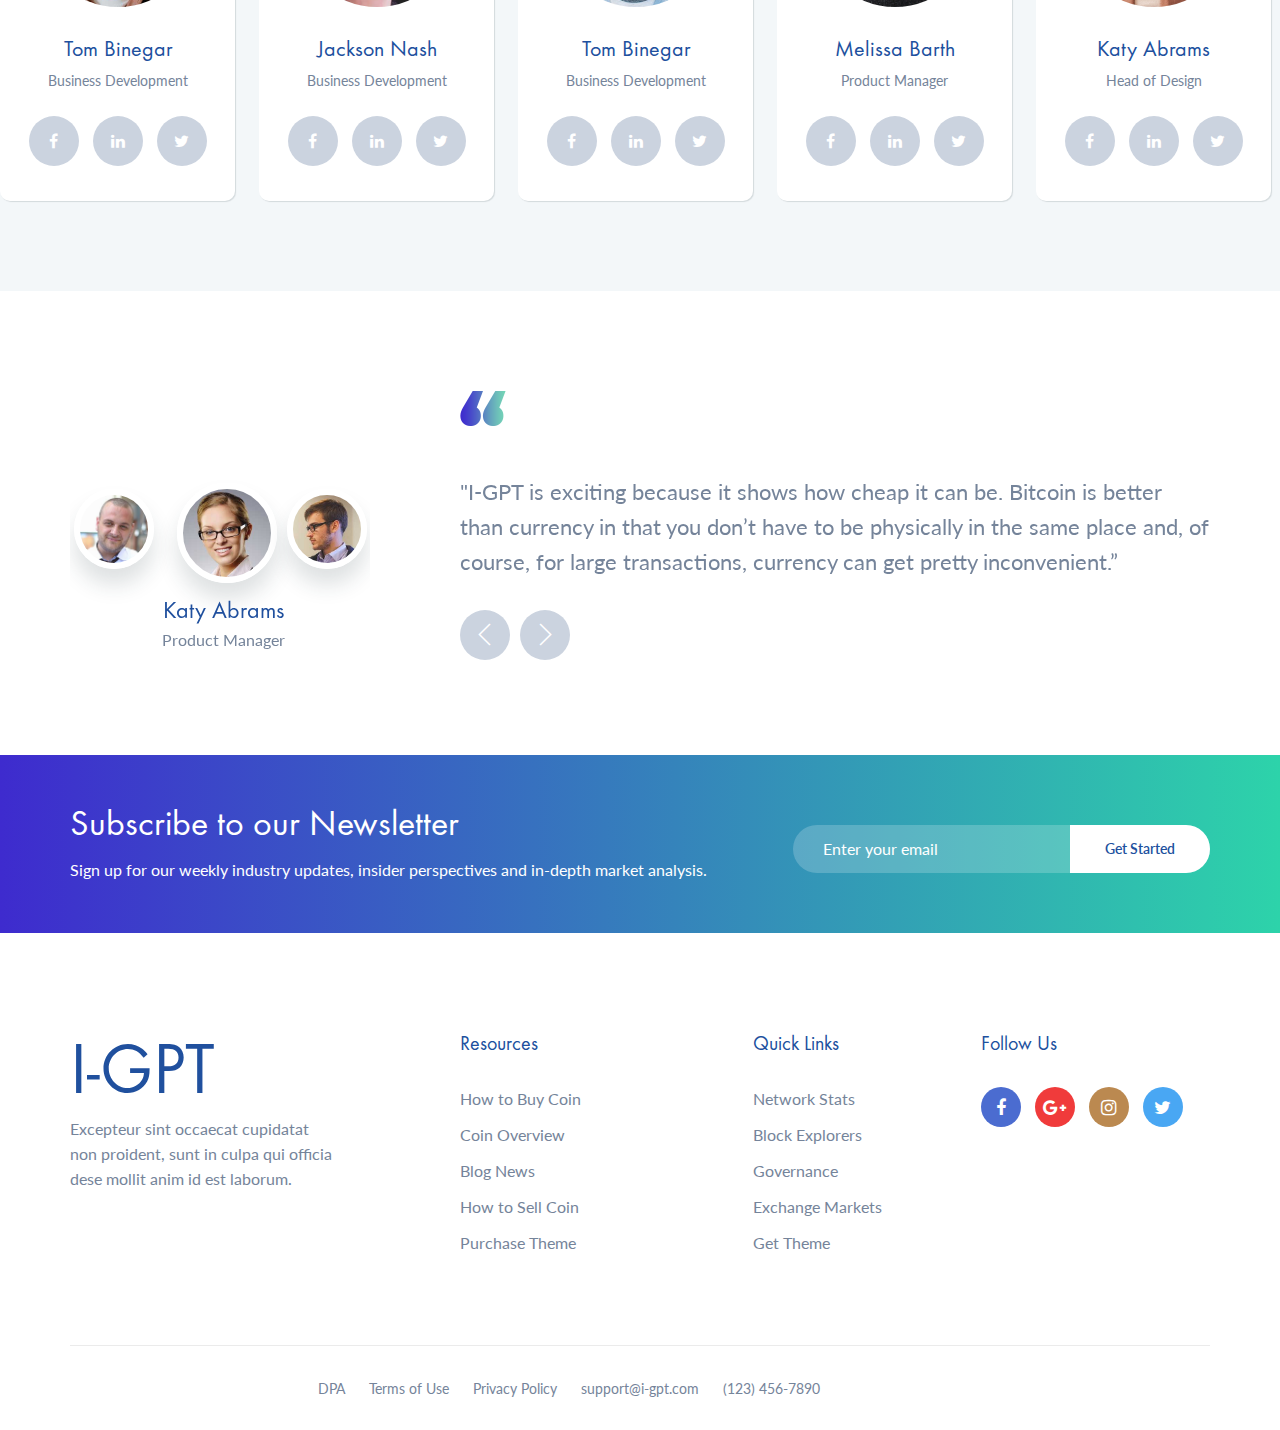
==== commit f93054d4: "up" ====
--- a/about.html
+++ b/about.html
@@ -1,7 +1,7 @@
 <!DOCTYPE html>
 <html lang="en">
 <head>
-	<title>Cryptocurrency - Landing Page Template</title>
+	<title>I-GPT</title>
 	<meta charset="UTF-8">
 	<meta name="description" content="Cryptocurrency Landing Page Template">
 	<meta name="keywords" content="cryptocurrency, unica, creative, html">
@@ -35,19 +35,19 @@
 	<!-- Header section -->
 	<header class="header-section clearfix">
 		<div class="container-fluid">
-			<a href="index.html" class="site-logo">
-				<img src="img/logo.png" alt="">
+			<a href="index.html" class="site-logo" style="font-size: 50px;">I-GPT
+				<img src="" alt="">
 			</a>
 			<div class="responsive-bar"><i class="fa fa-bars"></i></div>
 			<a href="" class="user"><i class="fa fa-user"></i></a>
 			<a href="" class="site-btn">Sign Up Free</a>
 			<nav class="main-menu">
 				<ul class="menu-list">
-					<li><a href="">Solution</a></li>
-					<li><a href="">Features</a></li>
-					<li><a href="">News</a></li>
-					<li><a href="">About</a></li>
-					<li><a href="">Contact</a></li>
+					<li><a href="#solution">Solution</a></li>
+					<li><a href="#features">Features</a></li>
+					<li><a href="#news">News</a></li>
+					<li><a href="about.html">About</a></li>
+					<li><a href="contact.html">Contact</a></li>
 				</ul>
 			</nav>
 		</div>
@@ -73,9 +73,9 @@
 		<div class="container">
 			<div class="row">
 				<div class="col-lg-6 offset-lg-6 about-text">
-					<h2>What is Bitcoin</h2>
-					<h5>Bitcoin is an innovative payment network and a new kind of money.</h5>
-					<p>Bitcoin is one of the most important inventions in all of human history. For the first time ever, anyone can send or receive any amount of money with anyone else, anywhere on the planet, conveniently and without restriction. It’s the dawn of a better, more free world.</p>
+					<h2>What is I-GPT</h2>
+					<h5>I-GPT is an innovative payment network and a new kind of money.</h5>
+					<p>I-GPT is one of the most important inventions in all of human history. For the first time ever, anyone can send or receive any amount of money with anyone else, anywhere on the planet, conveniently and without restriction. It’s the dawn of a better, more free world.</p>
 					<a href="" class="site-btn sb-gradients sbg-line mt-5">Get Started</a>
 				</div>
 			</div>
@@ -252,13 +252,13 @@
 					<img src="img/quote.png" alt="" class="quote mb-5">
 					<div class="review-text-slider owl-carousel">
 						<div class="review-text">
-							<p>"Bitcoin is exciting because it shows how cheap it can be. Bitcoin is better than currency in that you don’t have to be physically in the same place and, of course, for large transactions, currency can get pretty inconvenient.”</p>
+							<p>"I-GPT is exciting because it shows how cheap it can be. Bitcoin is better than currency in that you don’t have to be physically in the same place and, of course, for large transactions, currency can get pretty inconvenient.”</p>
 						</div>
 						<div class="review-text">
-							<p>"Bitcoin is exciting because it shows how cheap it can be. Bitcoin is better than currency in that you don’t have to be physically in the same place and, of course, for large transactions, currency can get pretty inconvenient.”</p>
+							<p>"I-GPT is exciting because it shows how cheap it can be. Bitcoin is better than currency in that you don’t have to be physically in the same place and, of course, for large transactions, currency can get pretty inconvenient.”</p>
 						</div>
 						<div class="review-text">
-							<p>"Bitcoin is exciting because it shows how cheap it can be. Bitcoin is better than currency in that you don’t have to be physically in the same place and, of course, for large transactions, currency can get pretty inconvenient.”</p>
+							<p>"I-GPT is exciting because it shows how cheap it can be. Bitcoin is better than currency in that you don’t have to be physically in the same place and, of course, for large transactions, currency can get pretty inconvenient.”</p>
 						</div>
 					</div>
 				</div>
@@ -268,7 +268,7 @@
 							<div class="author-avatar set-bg" data-setbg="img/review/1.jpg"></div>
 							<div class="author-name">
 								<h4>Aaron Ballance</h4>
-								<p>Ceo Bitcoin</p>
+								<p>Ceo I-GPT</p>
 							</div>
 						</div>
 						<div class="author-meta">
@@ -318,11 +318,9 @@
 		<div class="container">
 			<div class="row spad">
 				<div class="col-md-6 col-lg-3 footer-widget">
-					<img src="img/logo.png" class="mb-4" alt="">
+					<h1>I-GPT</h1>
 					<p>Excepteur sint occaecat cupidatat non proident, sunt in culpa qui officia dese mollit anim id est laborum.</p>
-					<span><!-- Link back to Colorlib can't be removed. Template is licensed under CC BY 3.0. -->
-Copyright &copy;<script>document.write(new Date().getFullYear());</script> All rights reserved | This template is made with <i class="fa fa-heart-o" aria-hidden="true"></i> by <a href="https://colorlib.com" target="_blank">Colorlib</a>
-<!-- Link back to Colorlib can't be removed. Template is licensed under CC BY 3.0. --></span>
+					
 				</div>
 				<div class="col-md-6 col-lg-2 offset-lg-1 footer-widget">
 					<h5 class="widget-title">Resources</h5>
@@ -356,16 +354,13 @@
 			</div>
 			<div class="footer-bottom">
 				<div class="row">
-					<div class="col-lg-4 store-links text-center text-lg-left pb-3 pb-lg-0">
-						<a href=""><img src="img/appstore.png" alt="" class="mr-2"></a>
-						<a href=""><img src="img/playstore.png" alt=""></a>
-					</div>
+					
 					<div class="col-lg-8 text-center text-lg-right">
 						<ul class="footer-nav">
 							<li><a href="">DPA</a></li>
 							<li><a href="">Terms of Use</a></li>
 							<li><a href="">Privacy Policy </a></li>
-							<li><a href="">support@company.com</a></li>
+							<li><a href="">support@i-gpt.com</a></li>
 							<li><a href="">(123) 456-7890</a></li>
 						</ul>
 					</div>
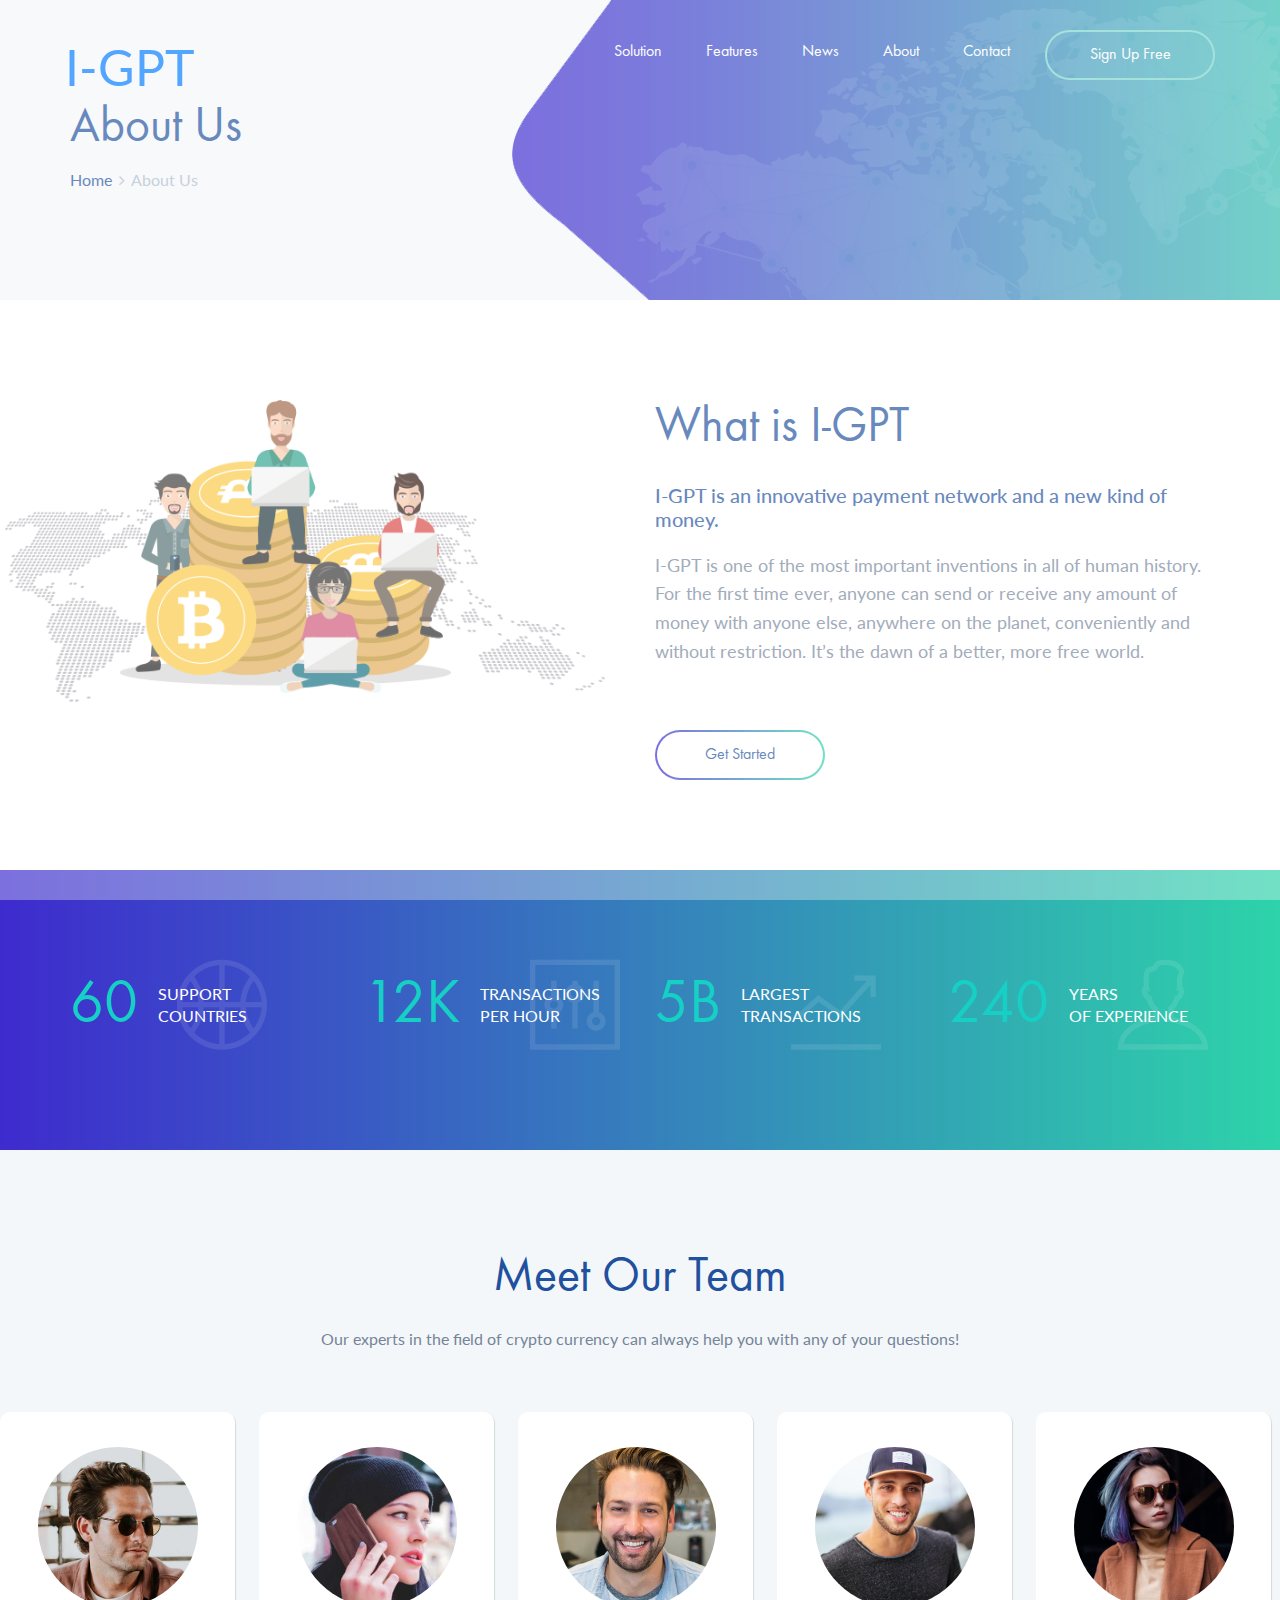
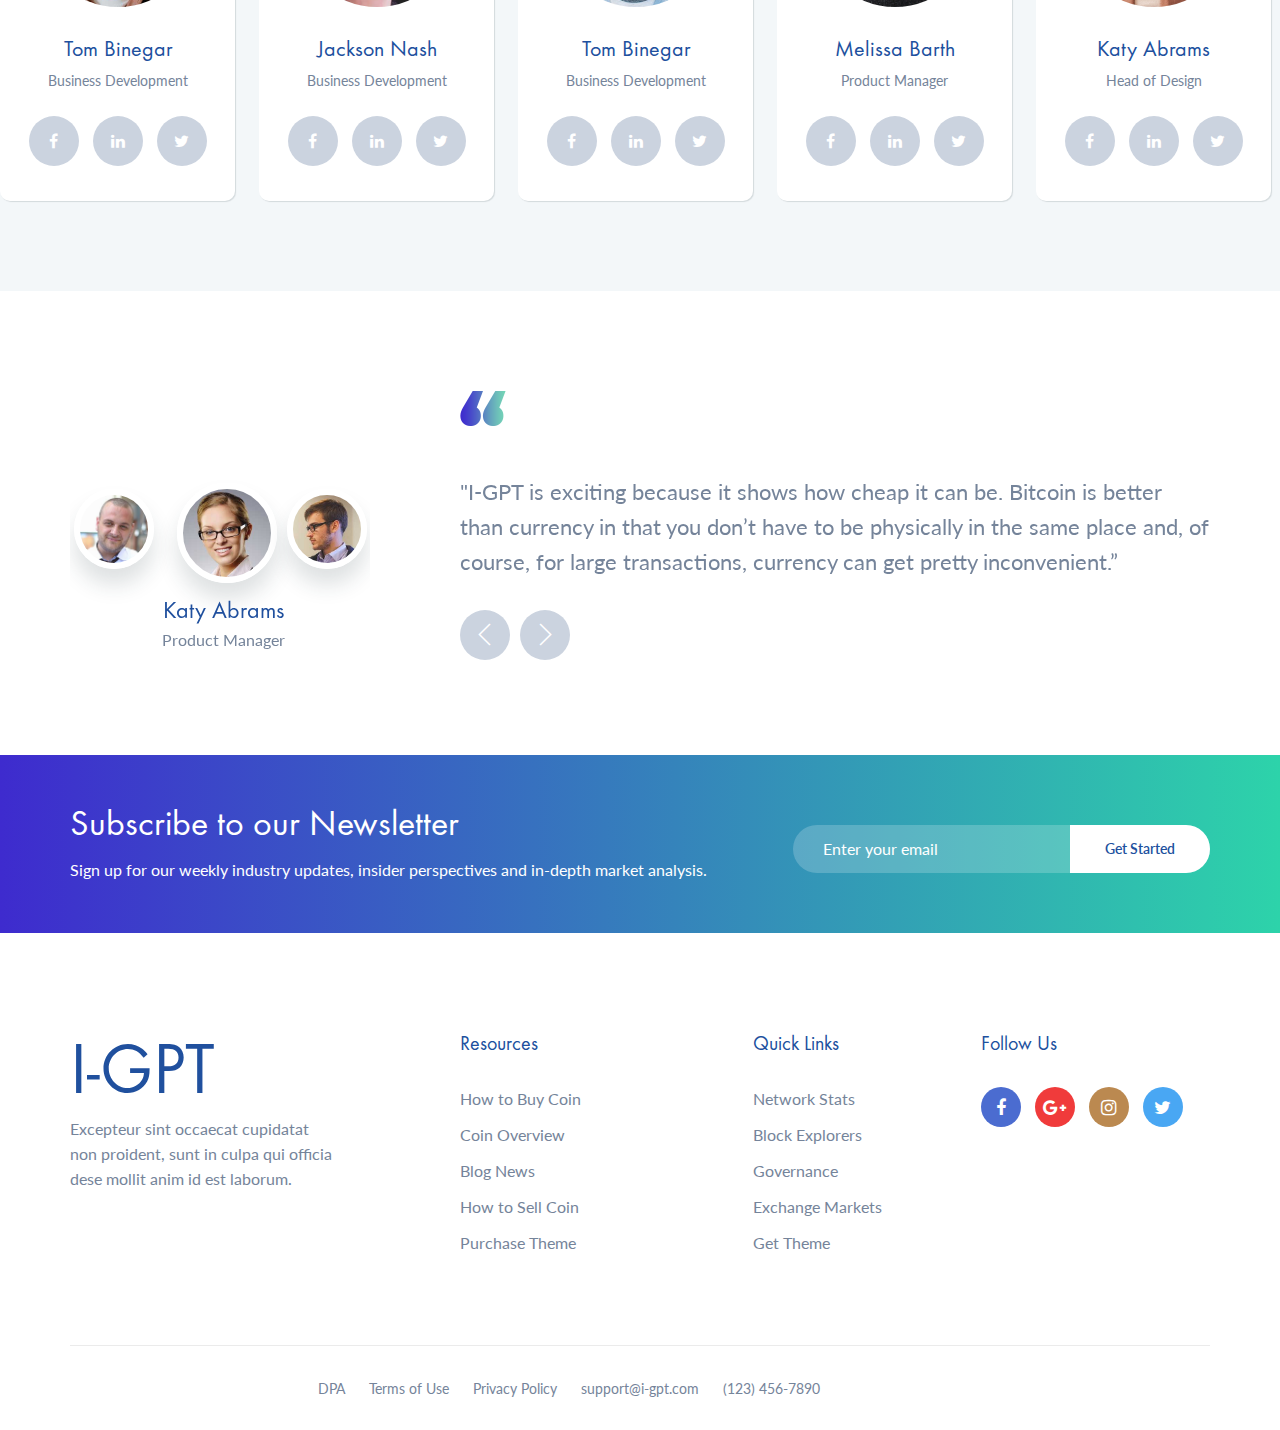
==== commit 2098f636: "updt" ====
--- a/about.html
+++ b/about.html
@@ -43,9 +43,9 @@
 			<a href="" class="site-btn">Sign Up Free</a>
 			<nav class="main-menu">
 				<ul class="menu-list">
-					<li><a href="#solution">Solution</a></li>
-					<li><a href="#features">Features</a></li>
-					<li><a href="#news">News</a></li>
+					<li><a href="index.html#Solution">Solution</a></li>
+					<li><a href="index.html#features">Features</a></li>
+					<li><a href="index.html#news">News</a></li>
 					<li><a href="about.html">About</a></li>
 					<li><a href="contact.html">Contact</a></li>
 				</ul>
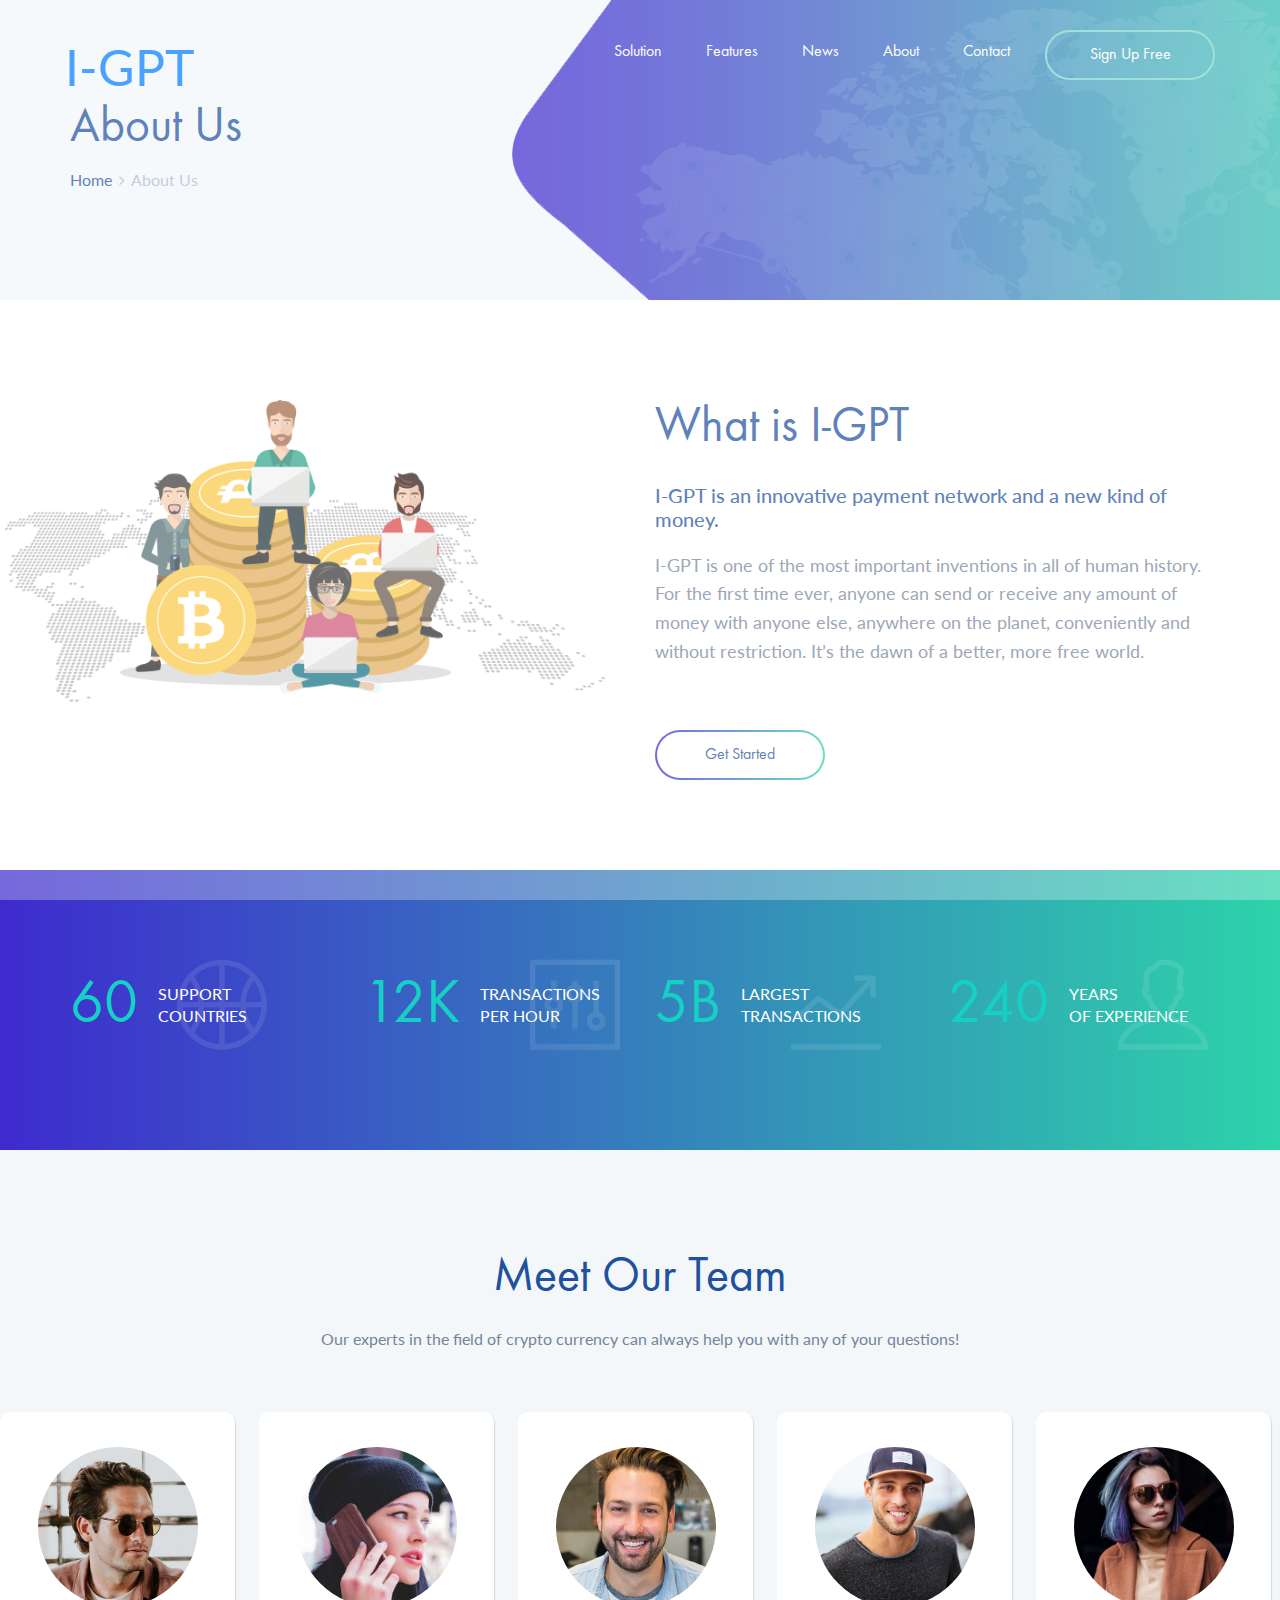
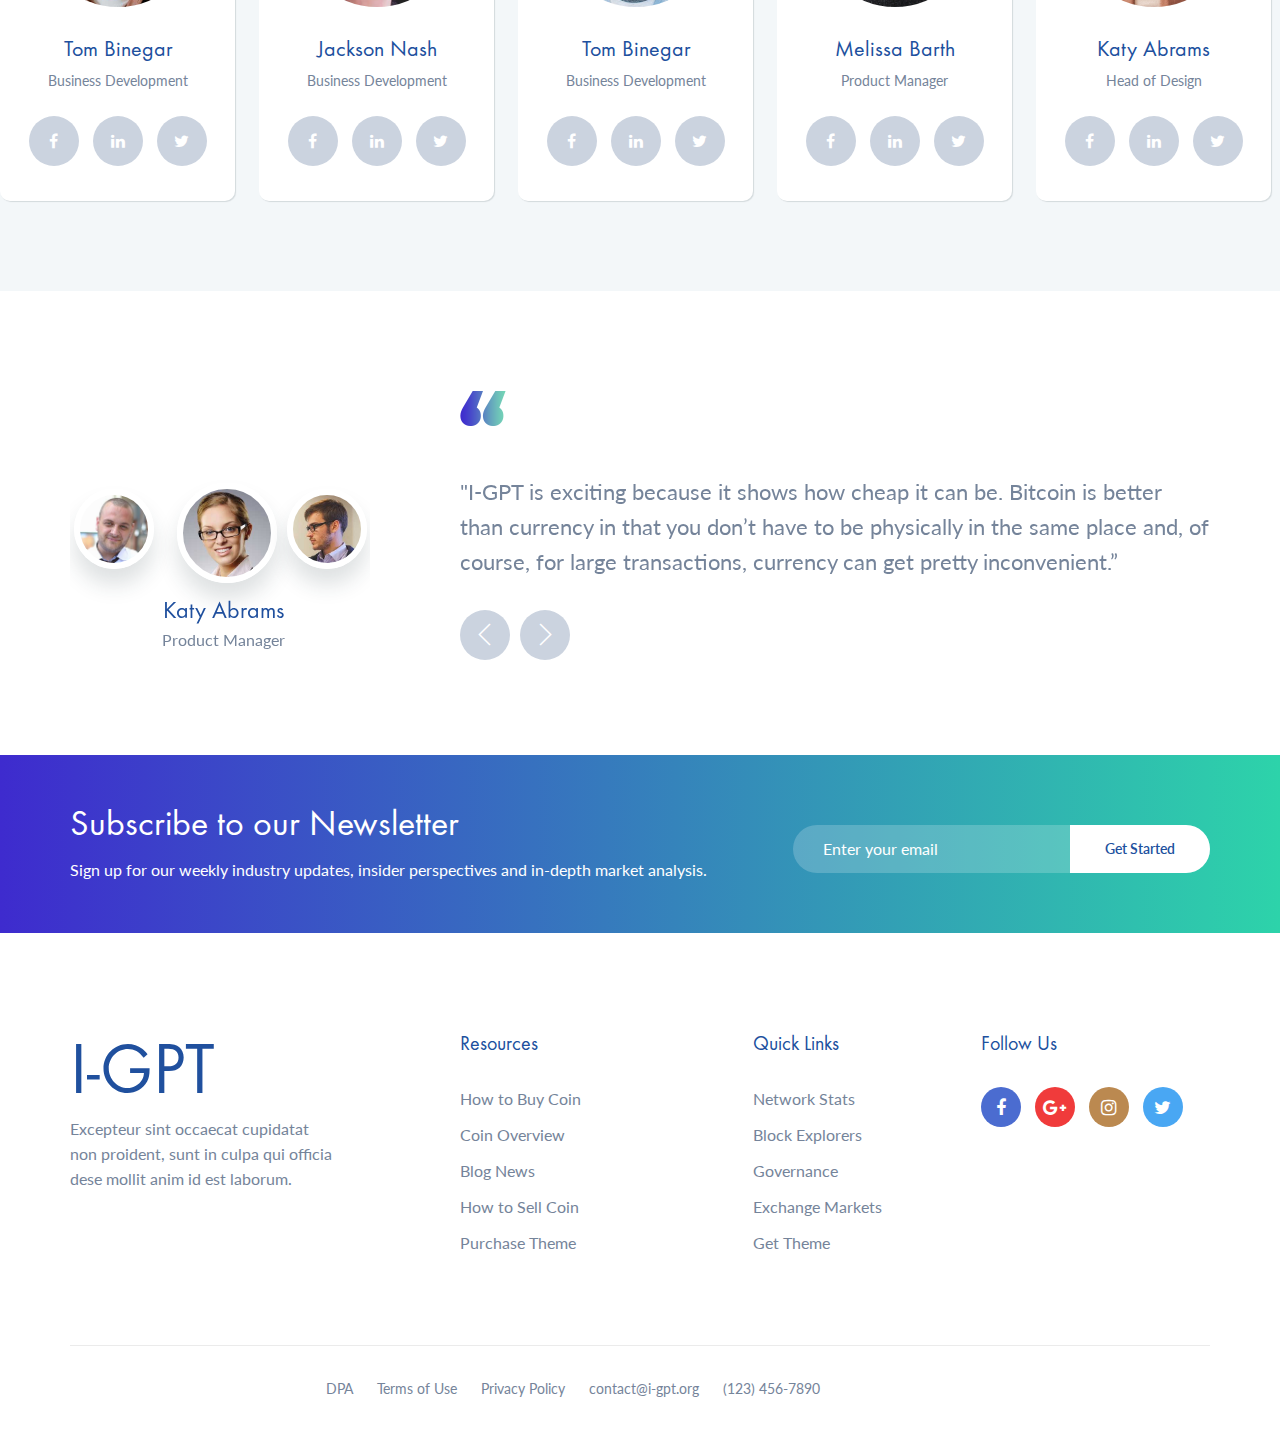
==== commit 6f808d4e: "up" ====
--- a/about.html
+++ b/about.html
@@ -360,7 +360,7 @@
 							<li><a href="">DPA</a></li>
 							<li><a href="">Terms of Use</a></li>
 							<li><a href="">Privacy Policy </a></li>
-							<li><a href="">support@i-gpt.com</a></li>
+							<li><a href="">contact@i-gpt.org</a></li>
 							<li><a href="">(123) 456-7890</a></li>
 						</ul>
 					</div>
--- a/css/style.css
+++ b/css/style.css
@@ -59,6 +59,7 @@
 h6 {
 	font-size: 14px;
 }
+
 
 p {
 	font-size: 15.7px;
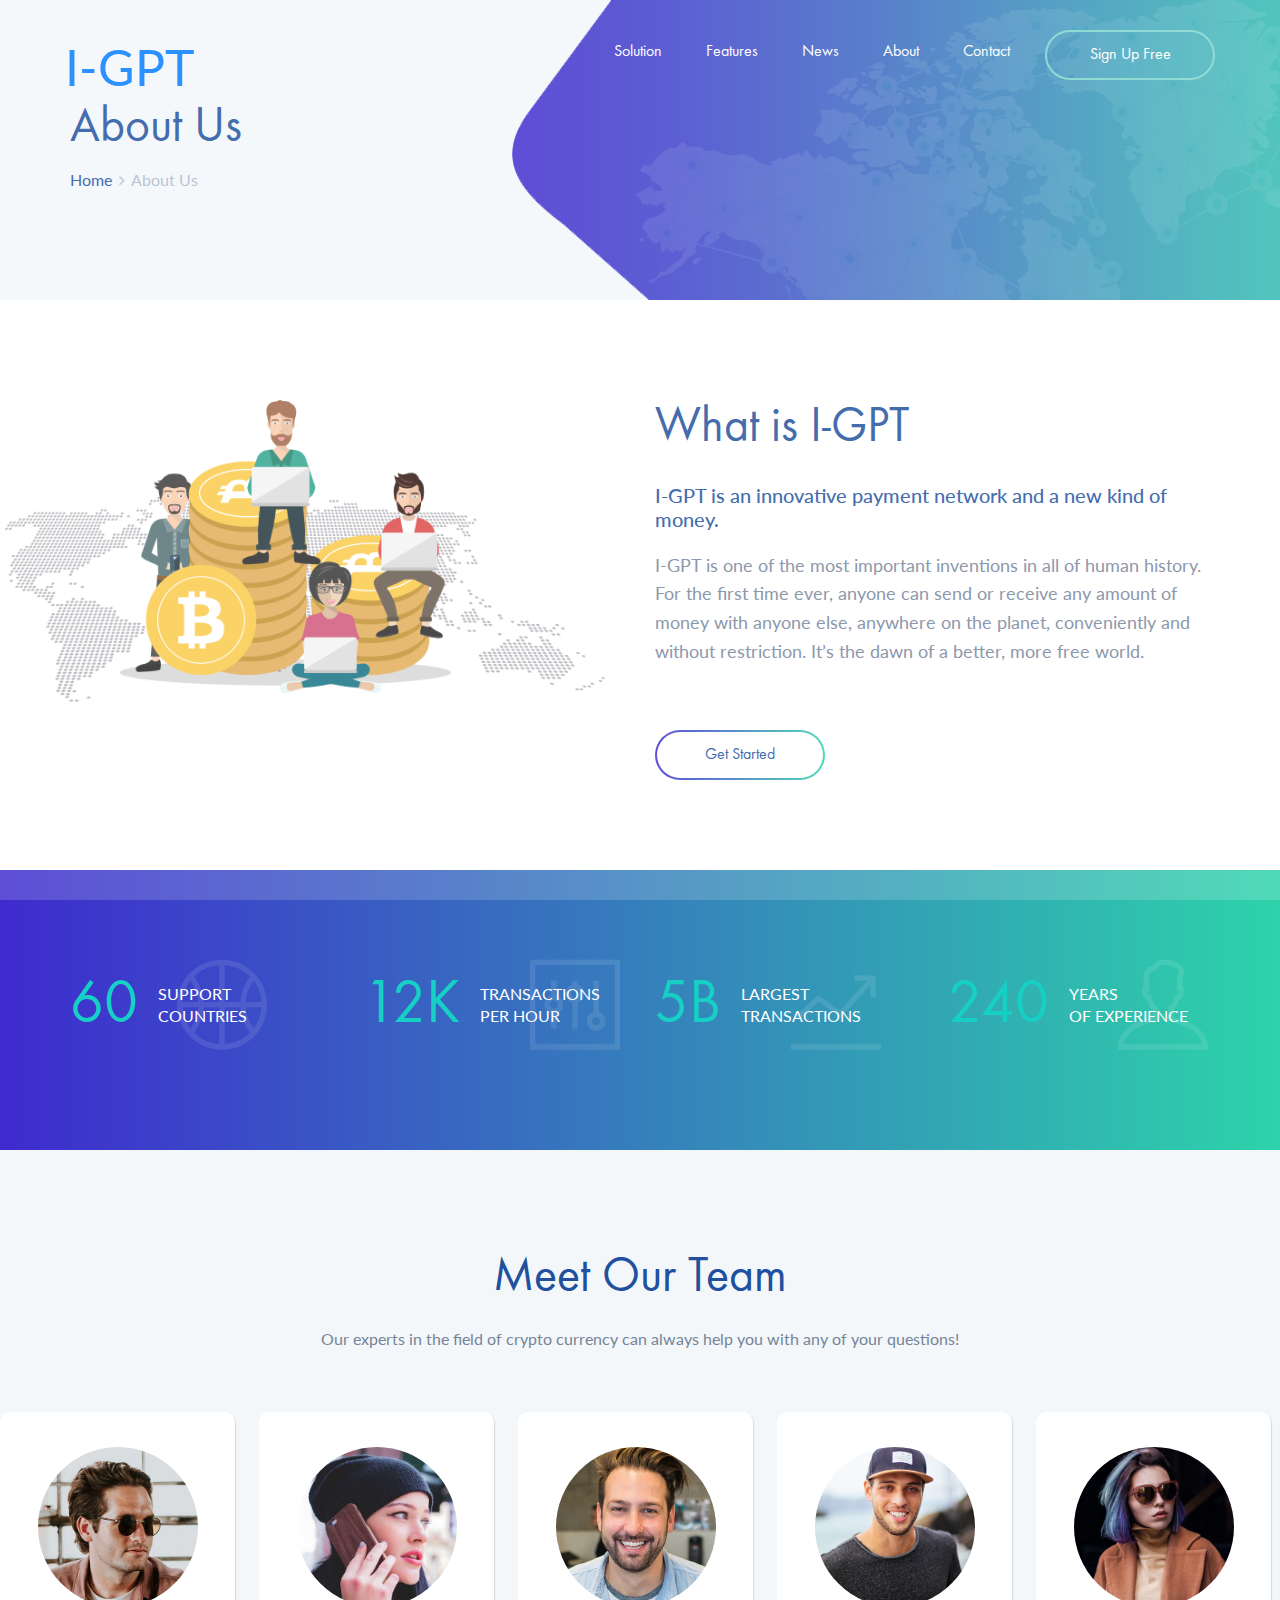
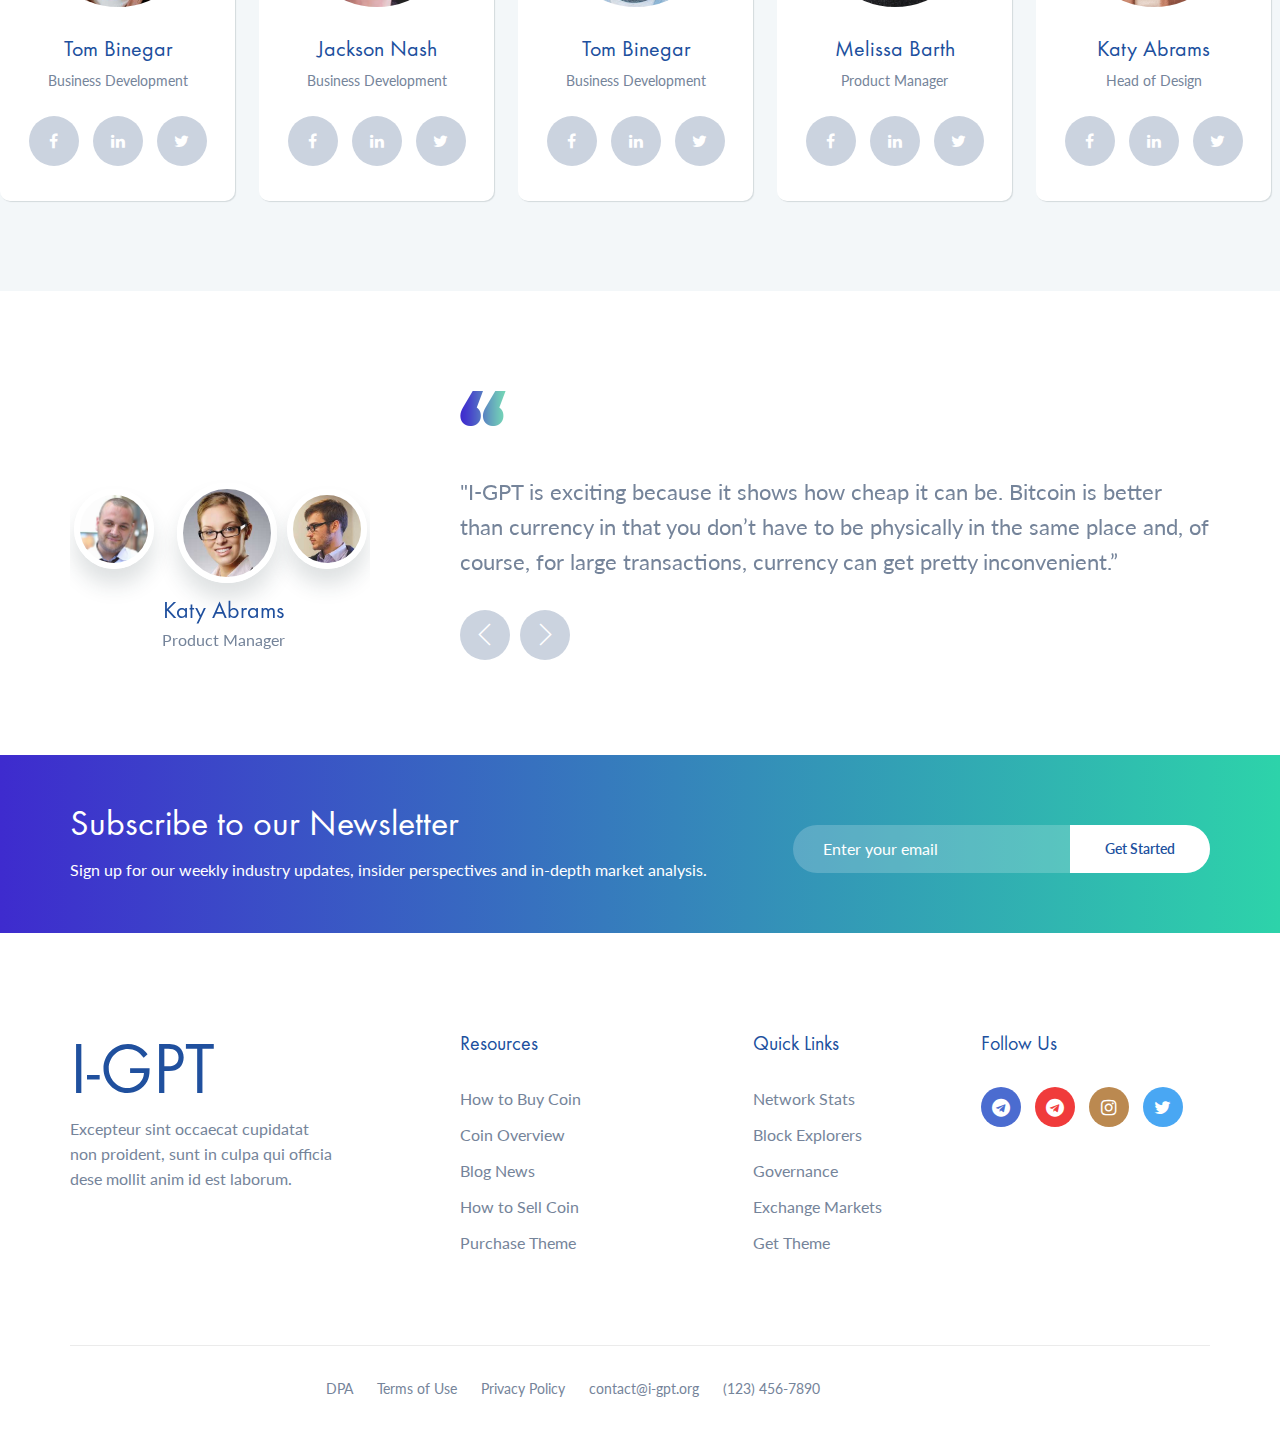
==== commit 0db22ec6: "update" ====
--- a/about.html
+++ b/about.html
@@ -3,8 +3,8 @@
 <head>
 	<title>I-GPT</title>
 	<meta charset="UTF-8">
-	<meta name="description" content="Cryptocurrency Landing Page Template">
-	<meta name="keywords" content="cryptocurrency, unica, creative, html">
+	<meta name="description" content="The Future of Finance, Secured by I-GPT">
+	<meta name="keywords" content="The Future of Finance, Secured by I-GPT, cryptocurrency, unica, creative">
 	<meta name="viewport" content="width=device-width, initial-scale=1.0">
 	<!-- Favicon -->
 	<link href="img/favicon.ico" rel="shortcut icon"/>
@@ -345,10 +345,10 @@
 				<div class="col-md-6 col-lg-3 footer-widget pl-lg-5 pl-3">
 					<h5 class="widget-title">Follow Us</h5>
 					<div class="social">
-						<a href="" class="facebook"><i class="fa fa-facebook"></i></a>
-						<a href="" class="google"><i class="fa fa-google-plus"></i></a>
-						<a href="" class="instagram"><i class="fa fa-instagram"></i></a>
-						<a href="" class="twitter"><i class="fa fa-twitter"></i></a>
+						<a target="_blank" href="https://t.me/igpt1" class="facebook"><i class="fa fa-telegram"></i></a>
+						<a target="_blank" href="https://t.me/igptChannel" class="google"><i class="fa fa-telegram"></i></a>
+						<a target="_blank" href="https://www.instagram.com/igptconnect/" class="instagram"><i class="fa fa-instagram"></i></a>
+						<a target="_blank" href="https://twitter.com/igpt18794" class="twitter"><i class="fa fa-twitter"></i></a>
 					</div>
 				</div>
 			</div>
